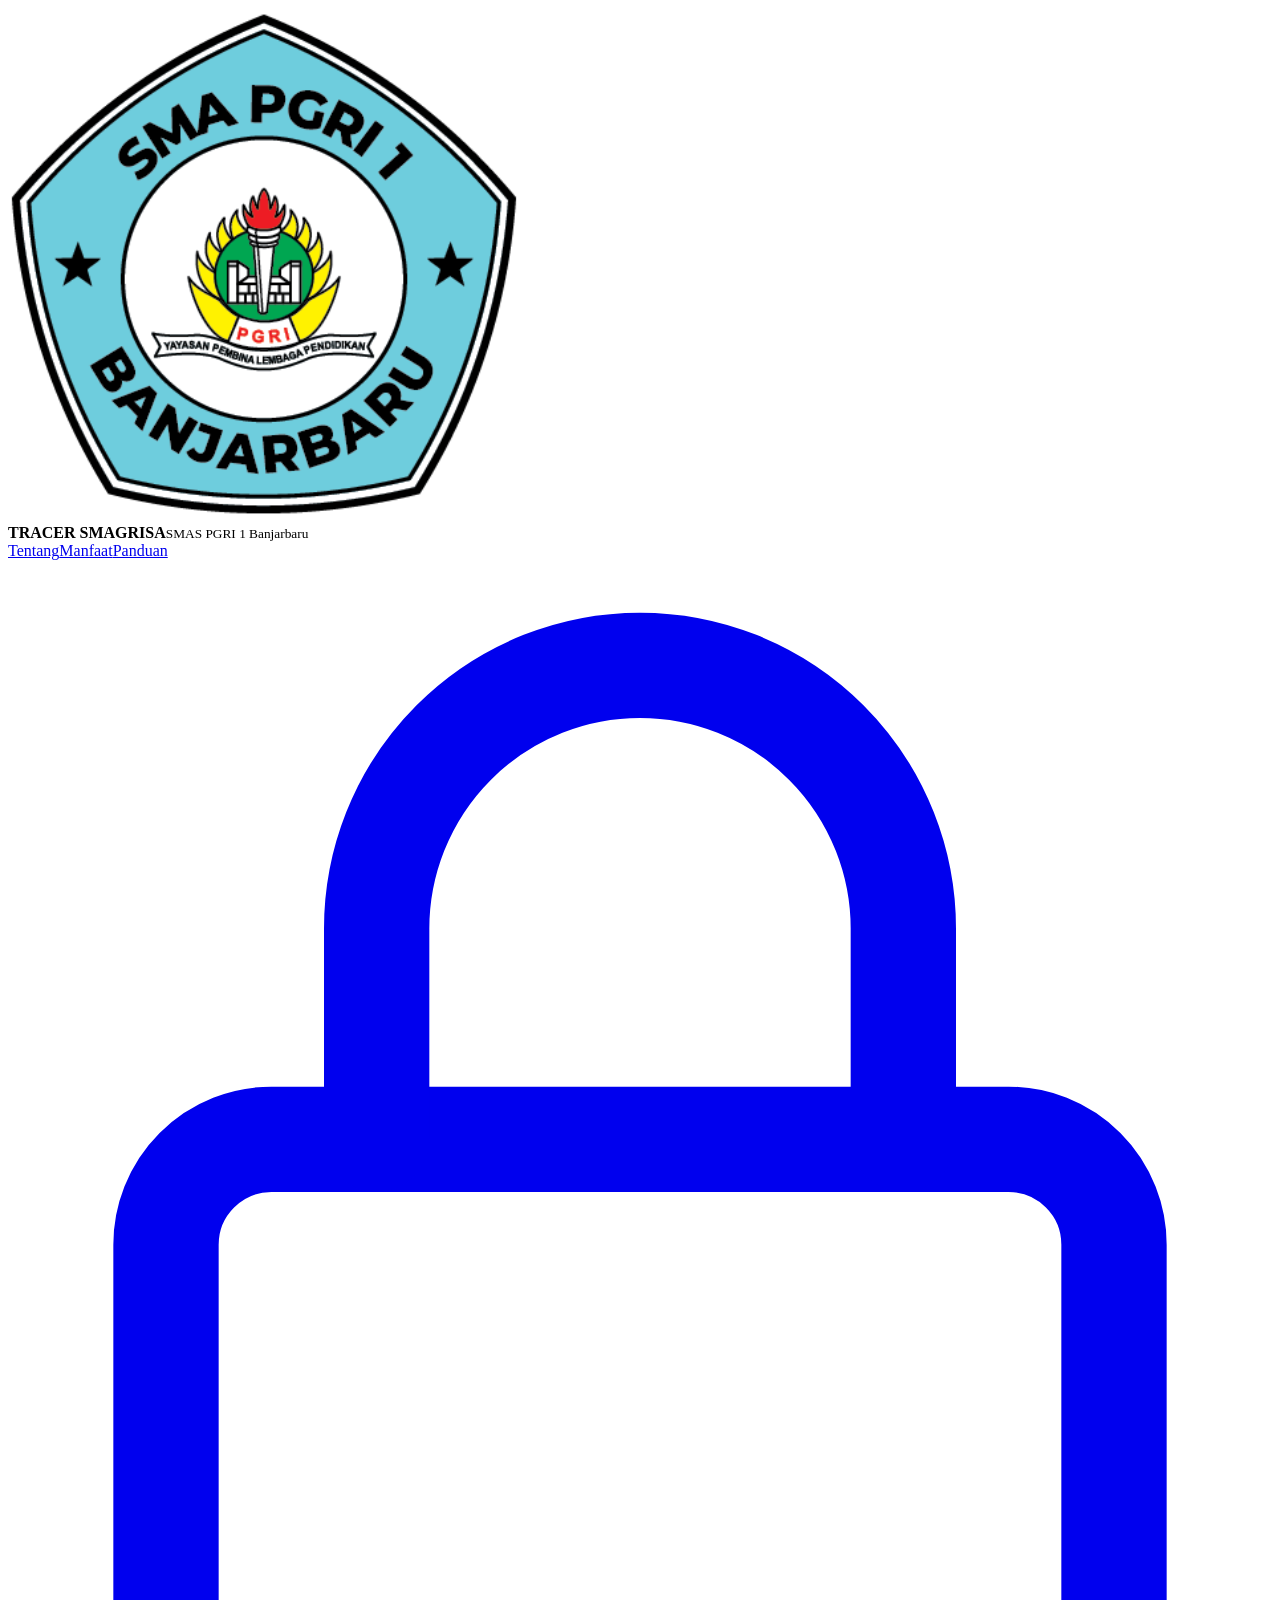
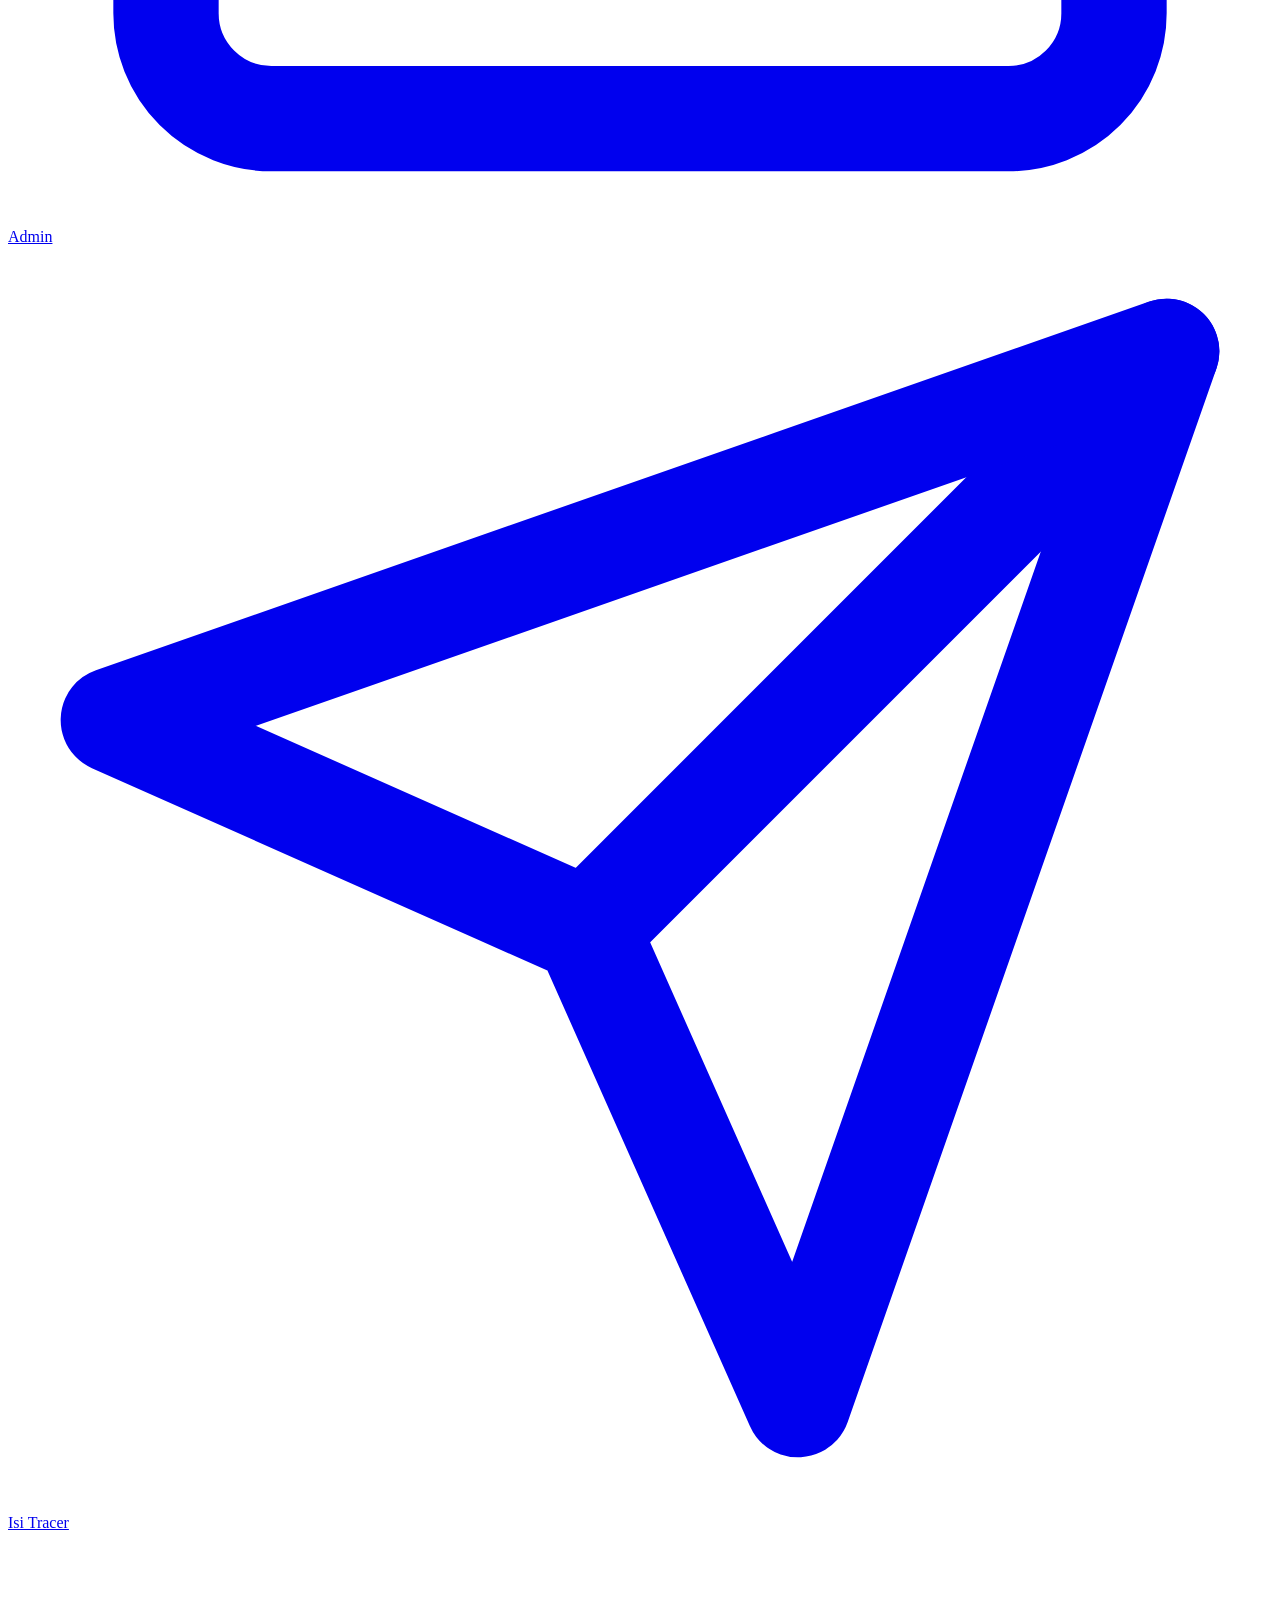
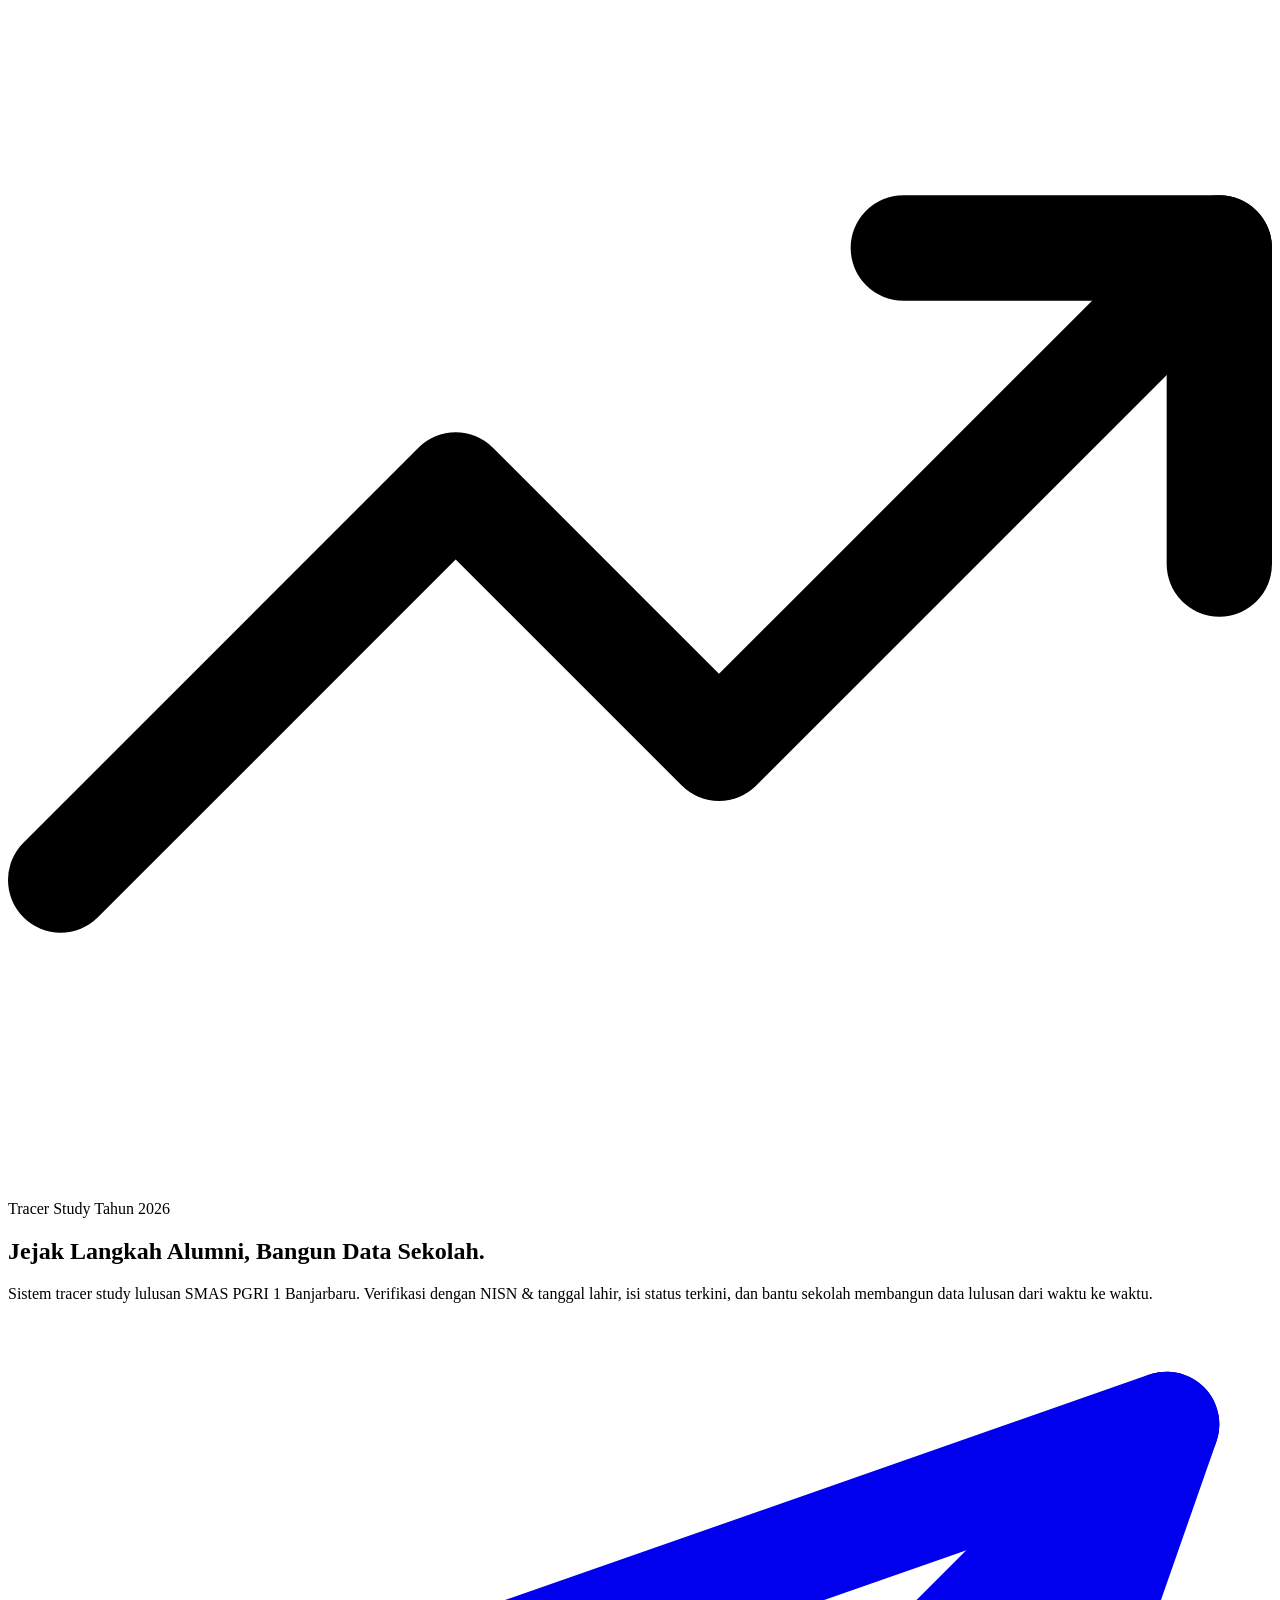
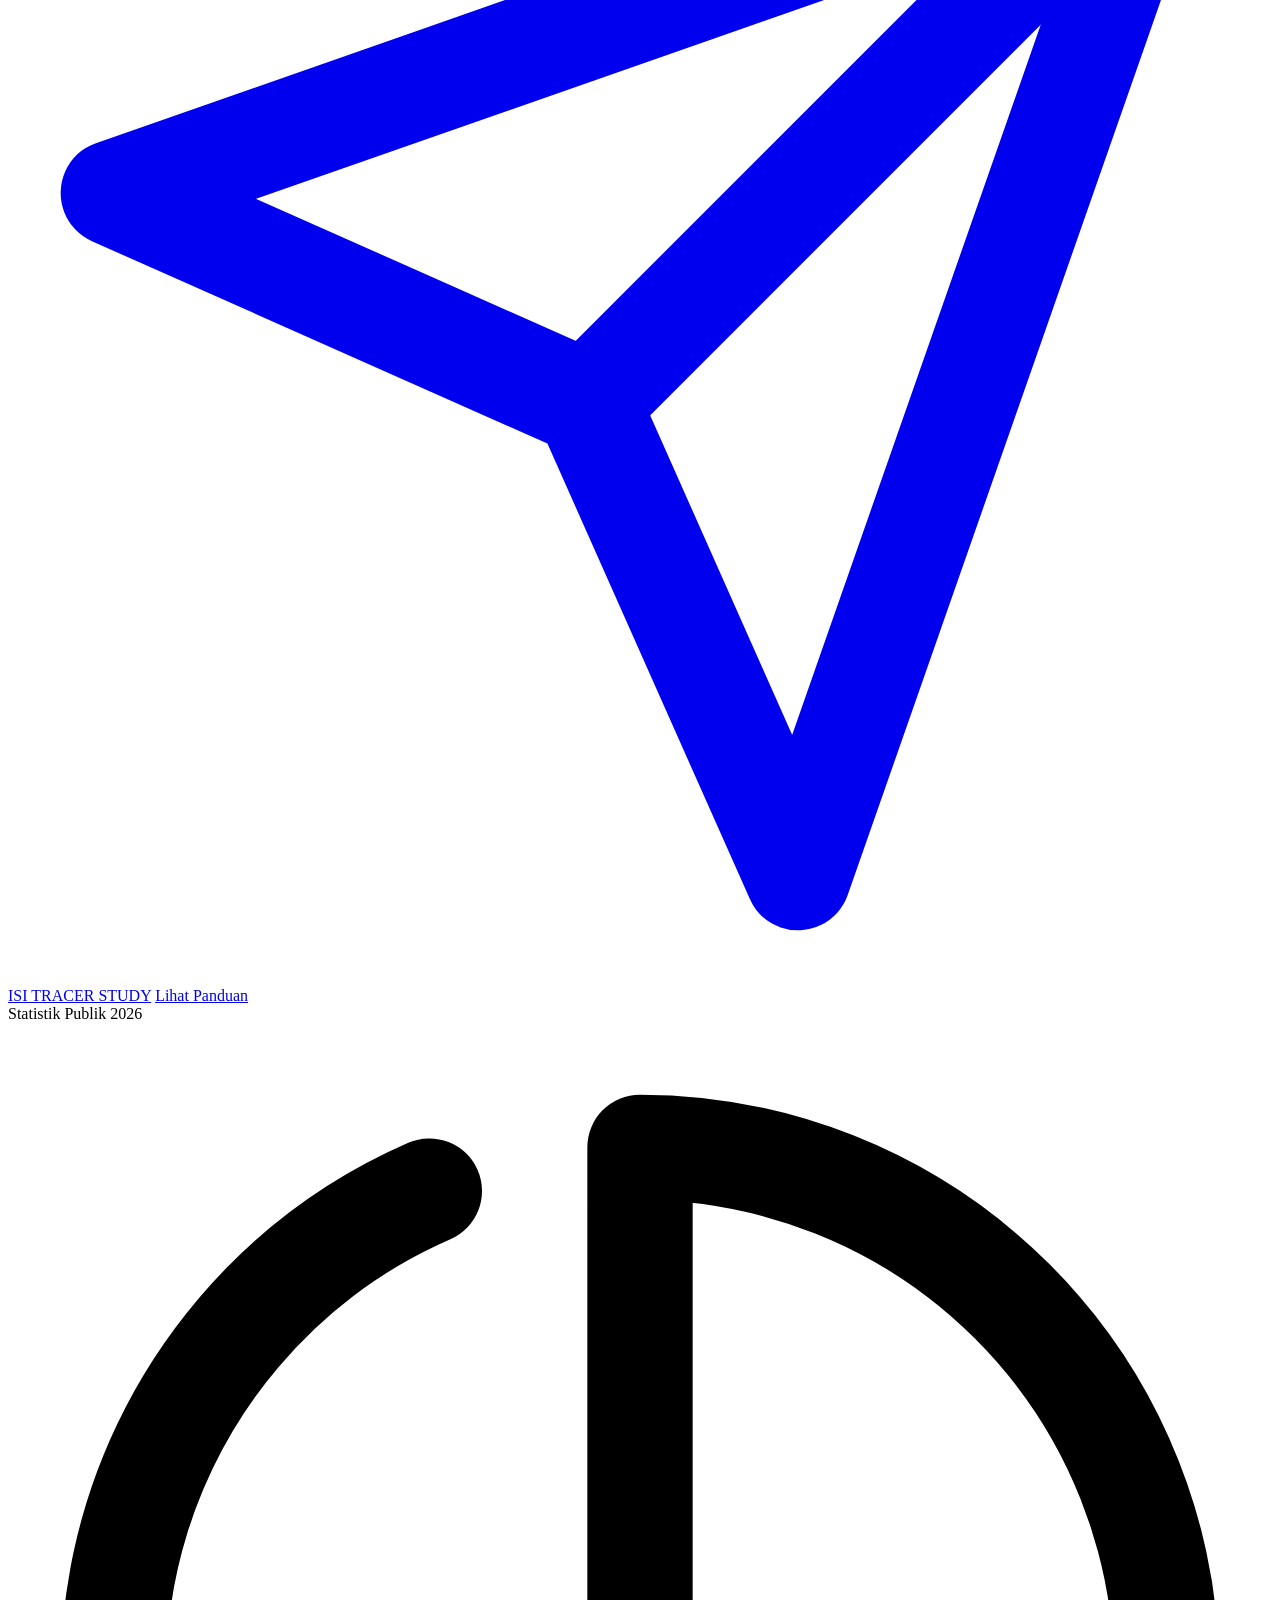
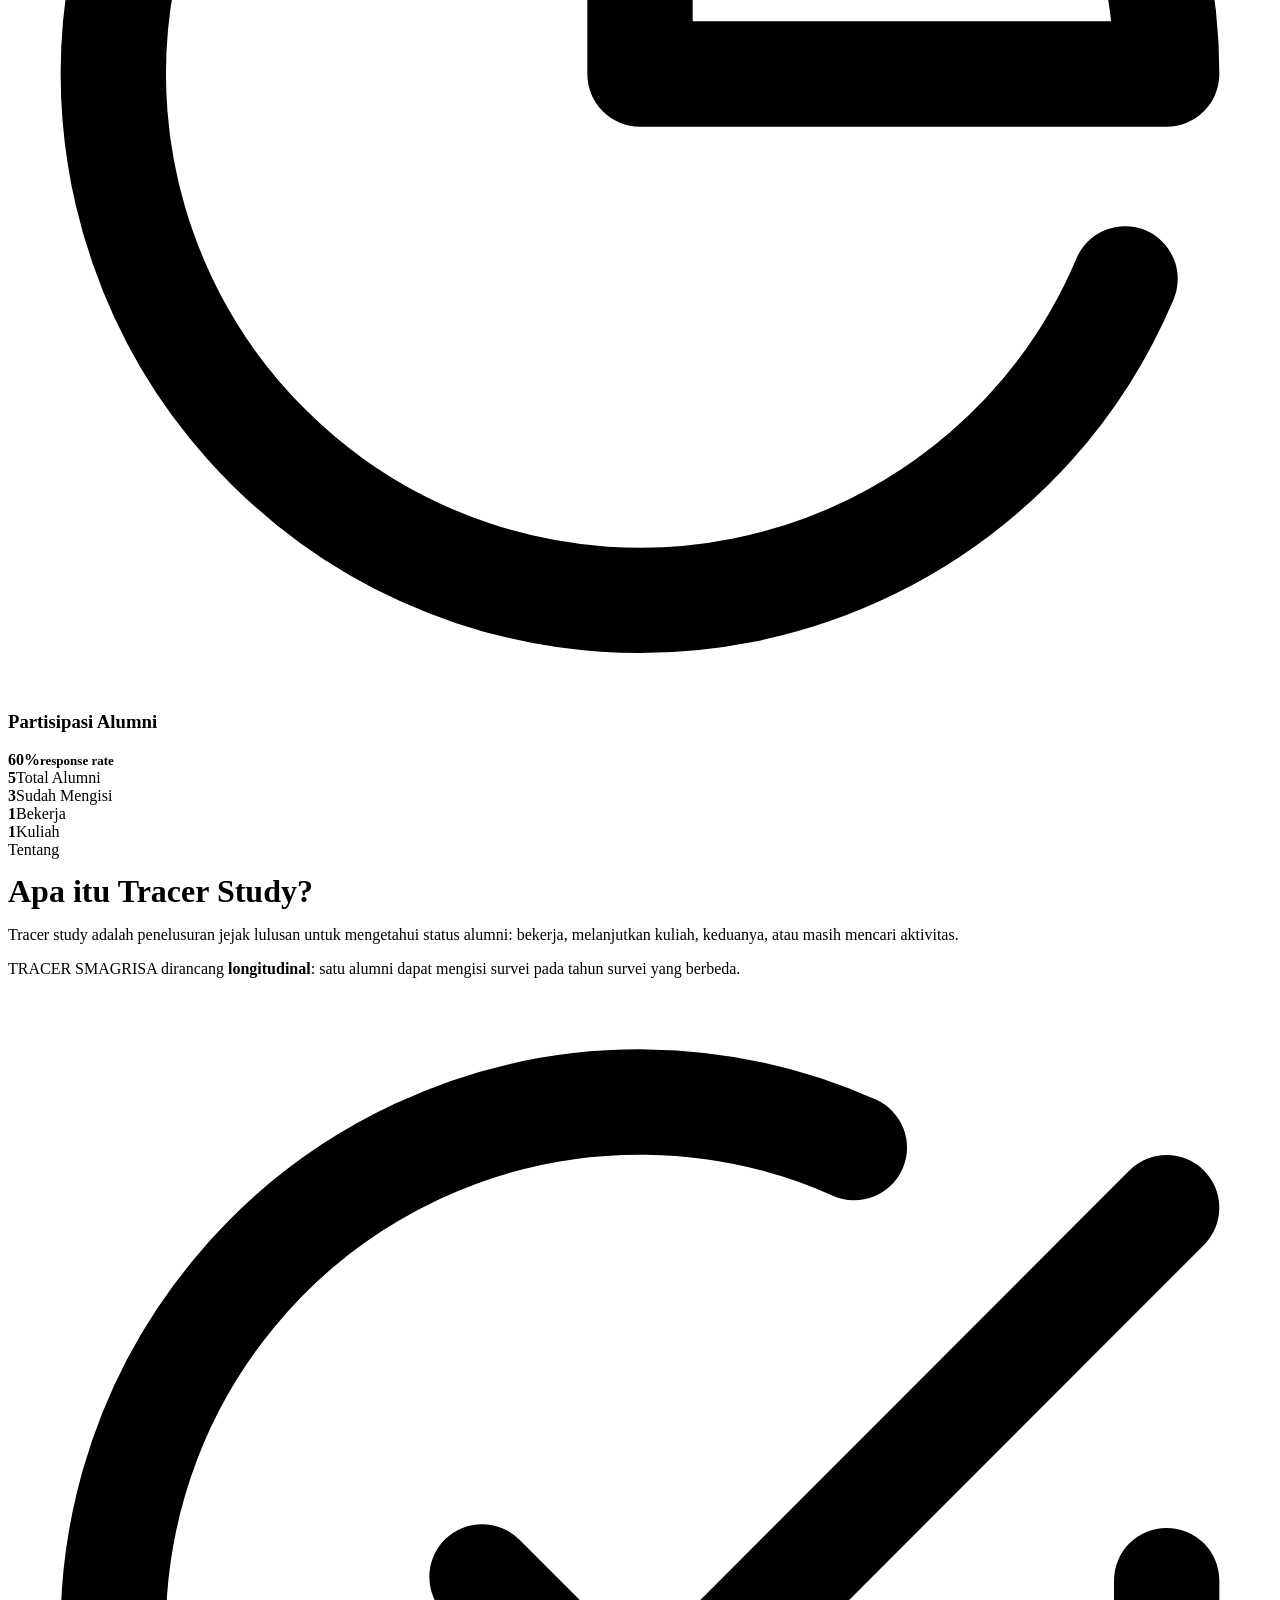
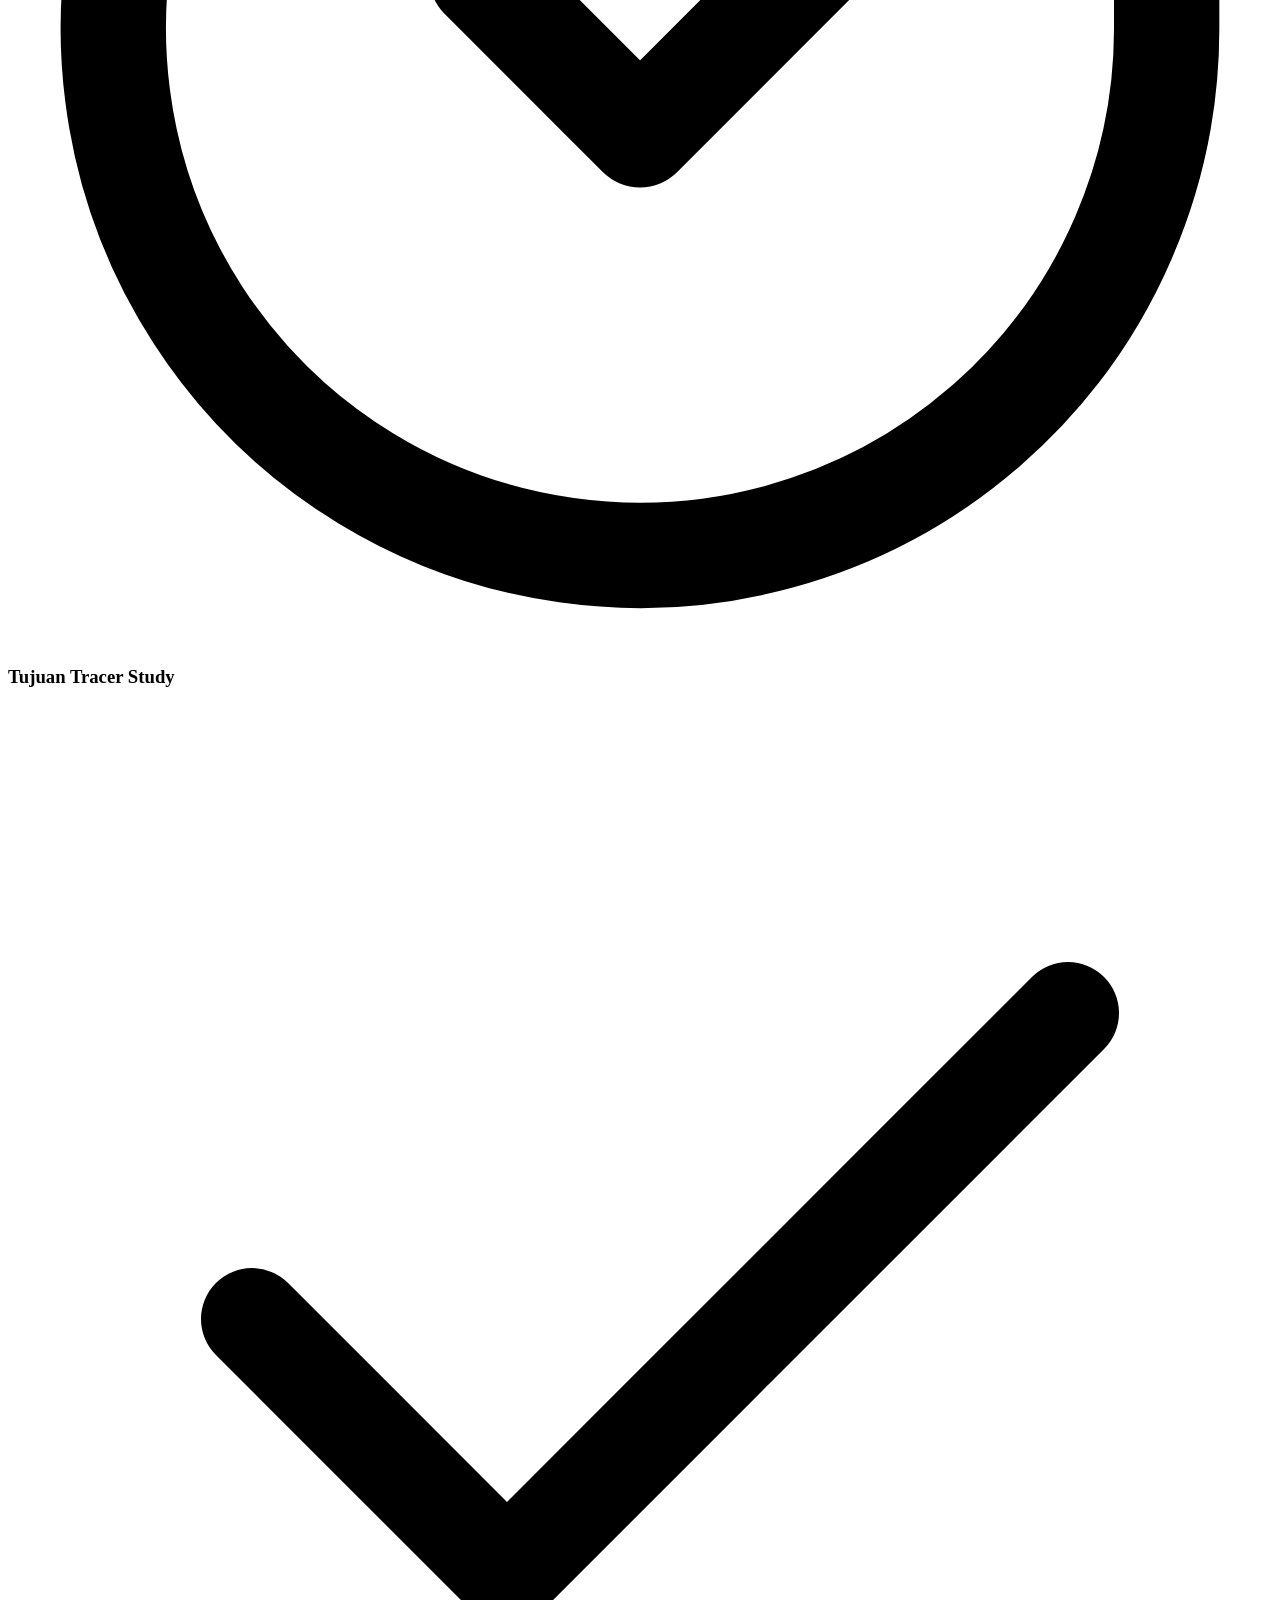
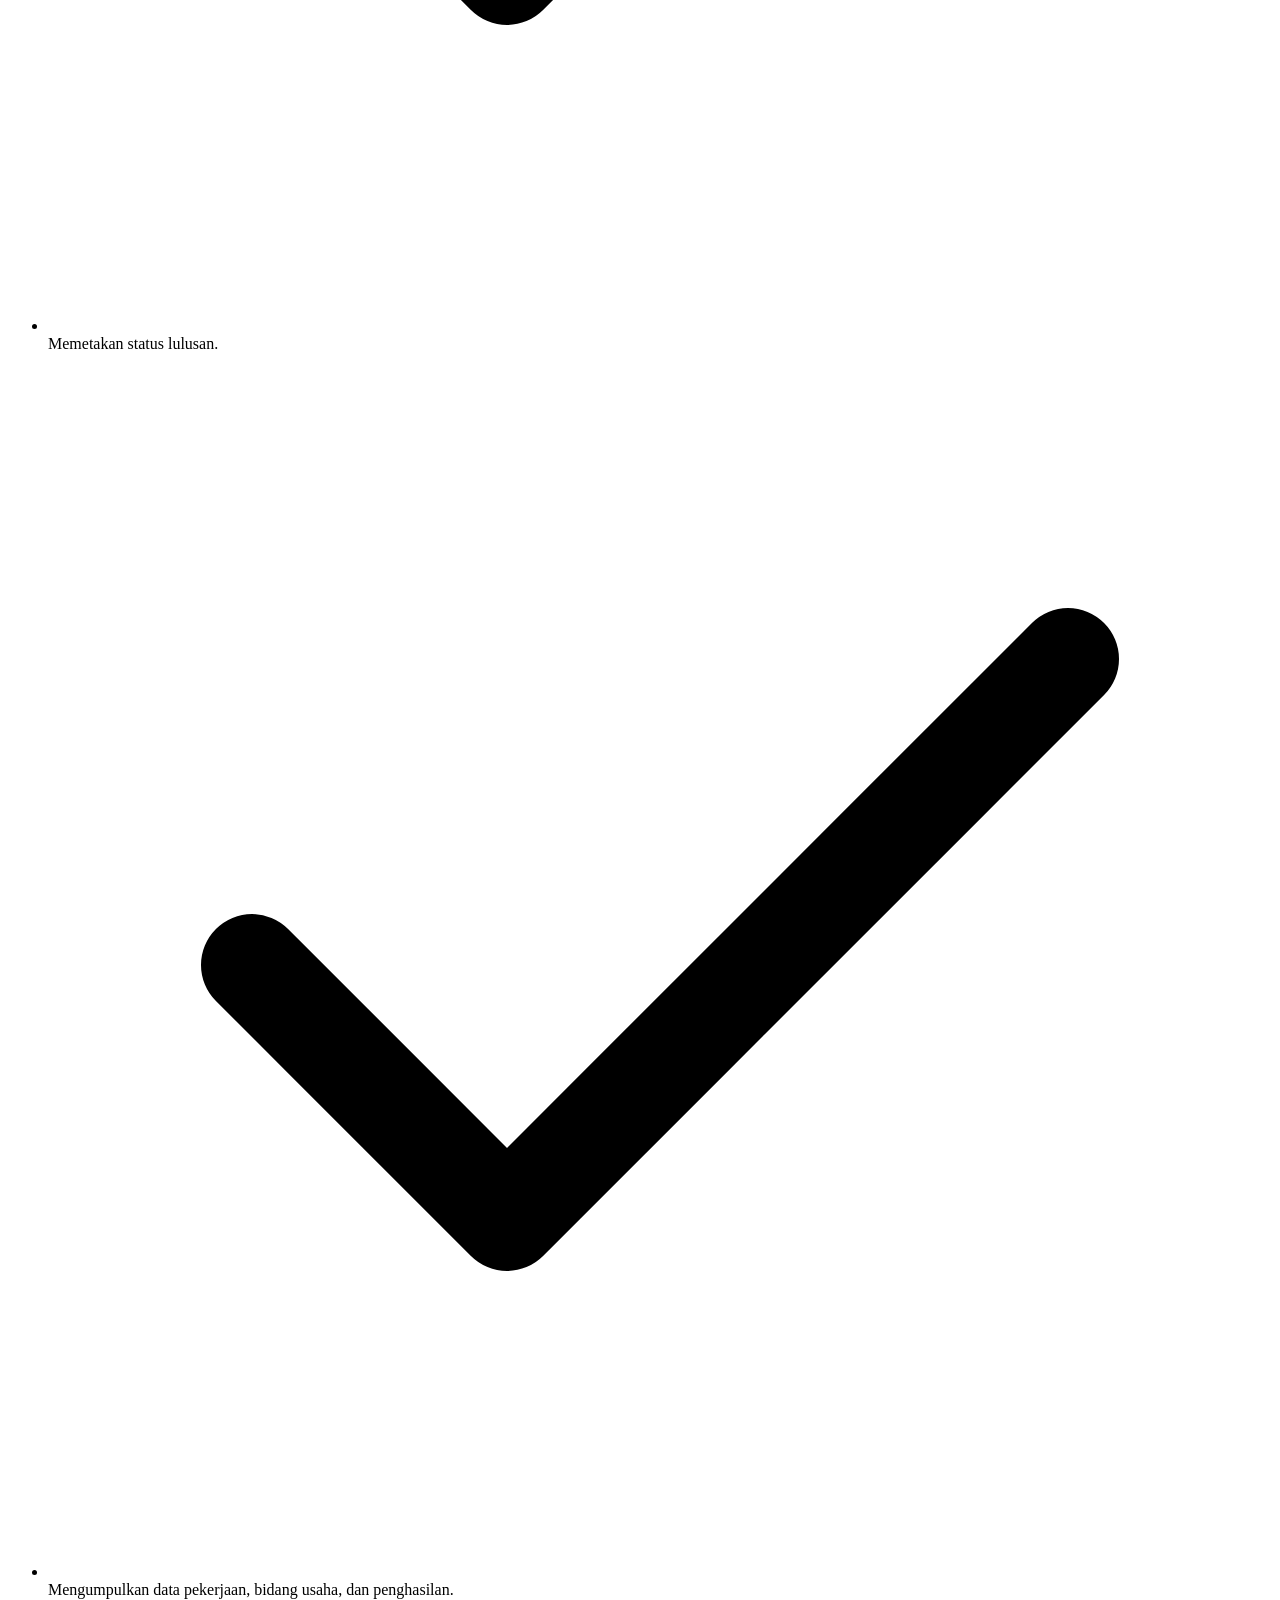
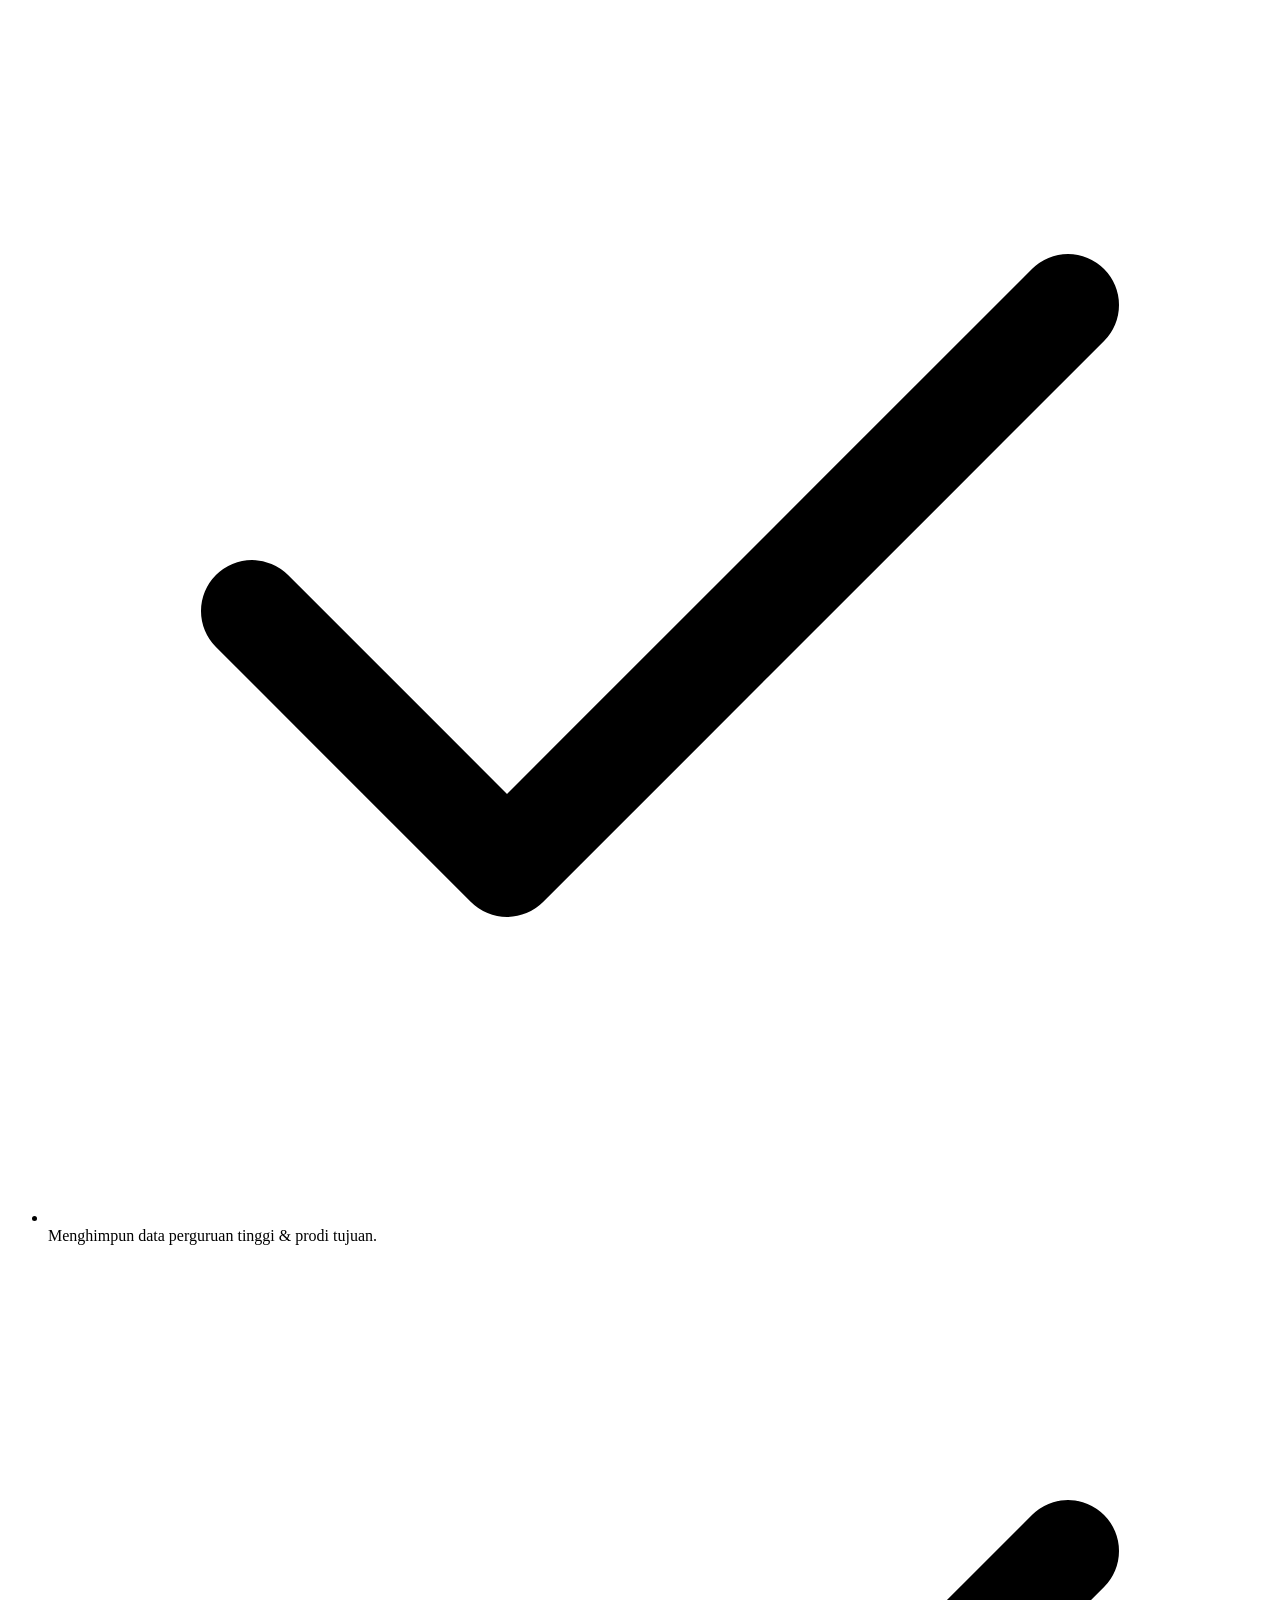
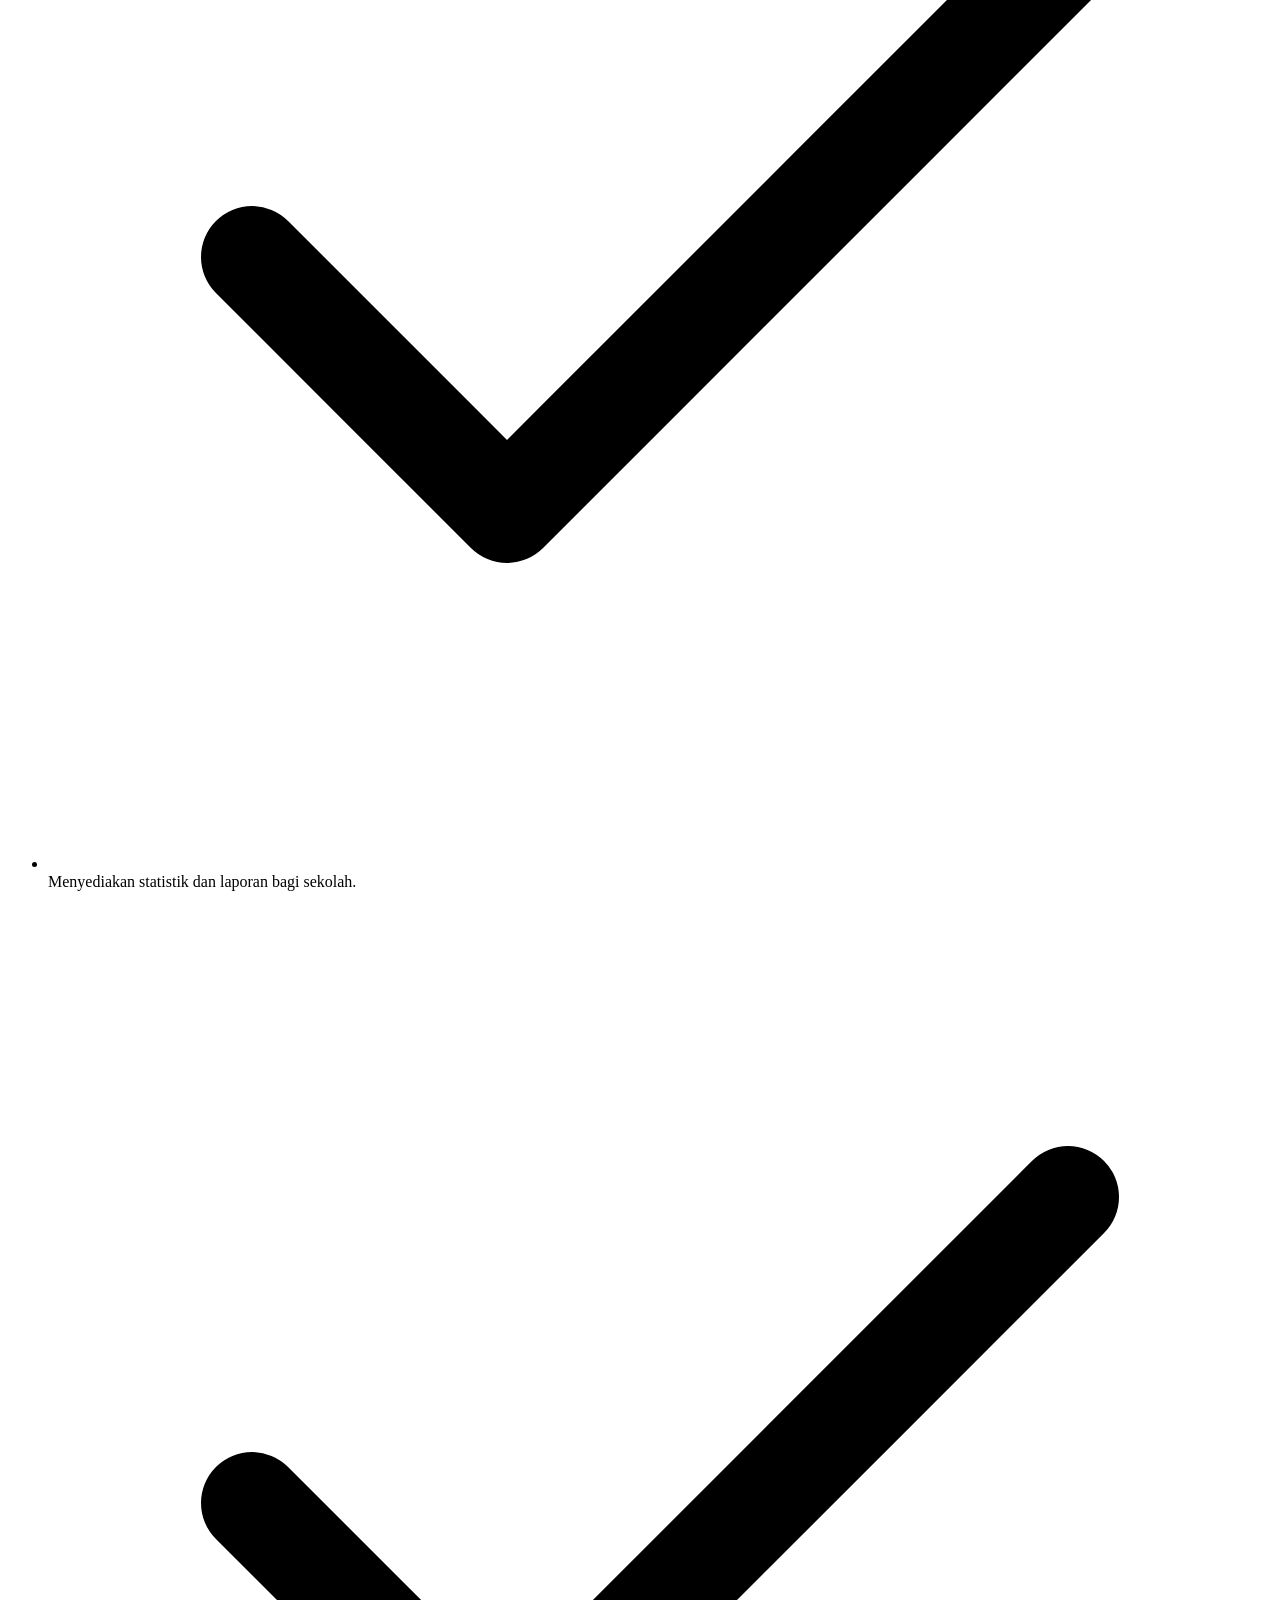
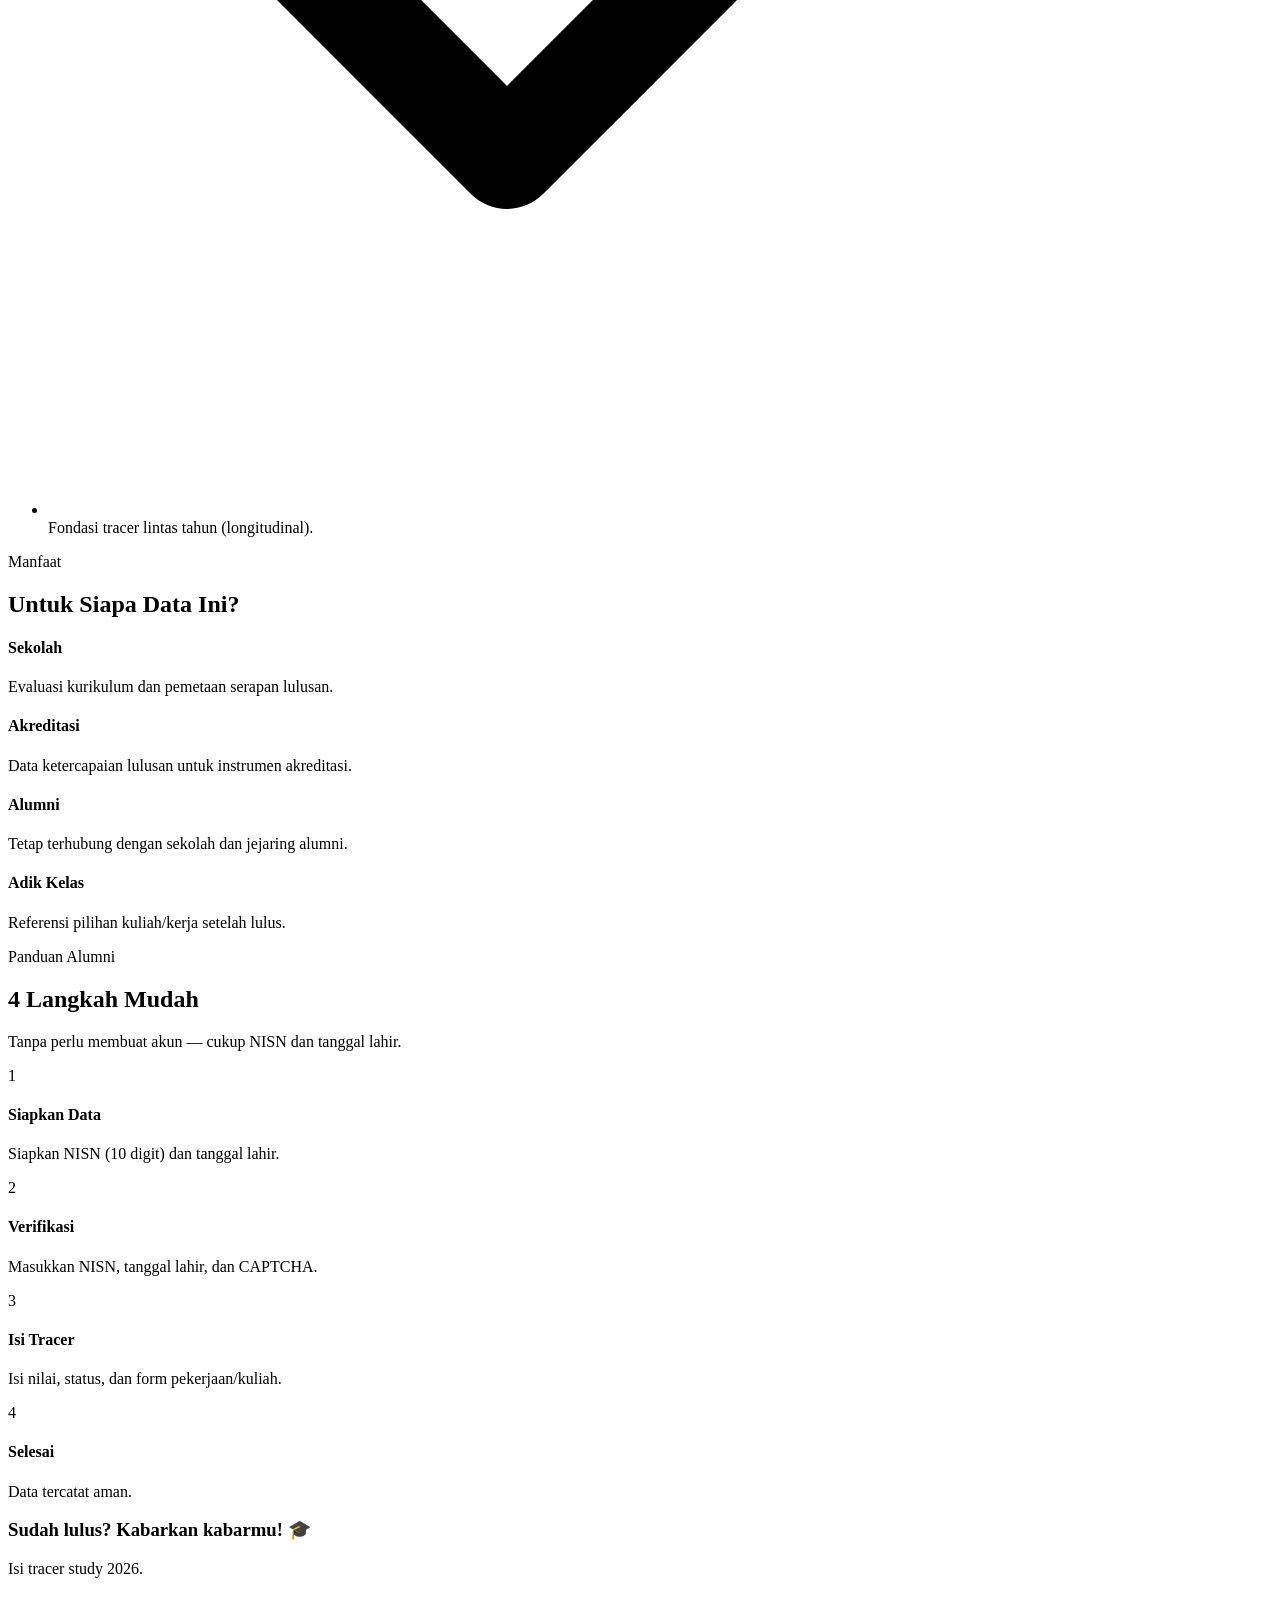
==== index.html @ 6e91a8cd "Add files via upload" ====
<!DOCTYPE html>
<html lang="id">
<head>
<meta charset="UTF-8">
<meta name="viewport" content="width=device-width, initial-scale=1">
<title>TRACER SMAGRISA — Beranda</title>
<link rel="icon" id="favicon">
<link rel="stylesheet" href="css/style.css">
</head>
<body>
<header class="site-head"><div class="container">
  <div class="brand"><img data-logo src="" alt=""><div><b data-cfg="NAMA_APLIKASI"></b><small data-cfg="SEKOLAH"></small></div></div>
  <nav class="nav-links"><a href="#tentang">Tentang</a><a href="#manfaat">Manfaat</a><a href="#panduan">Panduan</a></nav>
  <a class="btn btn-ghost btn-sm" href="admin.html"><i data-icon="lock"></i> Admin</a>
  <a class="btn btn-primary btn-sm" href="login.html"><i data-icon="send"></i> Isi Tracer</a>
</div></header>

<section class="hero"><div class="container hero-grid">
  <div>
    <span class="chip"><i data-icon="trend"></i> Tracer Study Tahun <span id="tahunHero"></span></span>
    <h1>Jejak Langkah Alumni, <span class="grad">Bangun Data Sekolah.</span></h1>
    <p class="lead">Sistem tracer study lulusan <span data-cfg="SEKOLAH"></span>. Verifikasi dengan NISN & tanggal lahir, isi status terkini, dan bantu sekolah membangun data lulusan dari waktu ke waktu.</p>
    <div class="hero-cta">
      <a class="btn btn-primary btn-lg" href="login.html"><i data-icon="send"></i> ISI TRACER STUDY</a>
      <a class="btn btn-outline btn-lg" href="#panduan">Lihat Panduan</a>
    </div>
  </div>
  <div class="hero-card card">
    <span class="float">Statistik Publik <span id="tahunCard"></span></span>
    <h3><i data-icon="pie"></i> Partisipasi Alumni</h3>
    <div id="pubStats" style="margin-top:12px"><div class="empty">Memuat statistik…</div></div>
  </div>
</div></section>

<section class="block" id="tentang"><div class="container two-col">
  <div>
    <span class="chip">Tentang</span>
    <h2 style="font-size:clamp(24px,3vw,32px);font-weight:800;margin:14px 0 12px">Apa itu Tracer Study?</h2>
    <p style="color:var(--s6);margin-bottom:12px">Tracer study adalah penelusuran jejak lulusan untuk mengetahui status alumni: bekerja, melanjutkan kuliah, keduanya, atau masih mencari aktivitas.</p>
    <p style="color:var(--s6)">TRACER SMAGRISA dirancang <b>longitudinal</b>: satu alumni dapat mengisi survei pada tahun survei yang berbeda.</p>
  </div>
  <div class="card pad">
    <h3><i data-icon="checkc"></i> Tujuan Tracer Study</h3>
    <ul class="check-list" style="margin-top:14px">
      <li><i data-icon="check"></i> Memetakan status lulusan.</li>
      <li><i data-icon="check"></i> Mengumpulkan data pekerjaan, bidang usaha, dan penghasilan.</li>
      <li><i data-icon="check"></i> Menghimpun data perguruan tinggi & prodi tujuan.</li>
      <li><i data-icon="check"></i> Menyediakan statistik dan laporan bagi sekolah.</li>
      <li><i data-icon="check"></i> Fondasi tracer lintas tahun (longitudinal).</li>
    </ul>
  </div>
</div></section>

<section class="block" id="manfaat" style="background:#fff;border-block:1px solid var(--line)"><div class="container">
  <div class="sec-head"><span class="kicker">Manfaat</span><h2>Untuk Siapa Data Ini?</h2></div>
  <div class="benefit-grid">
    <div class="benefit card"><h4>Sekolah</h4><p>Evaluasi kurikulum dan pemetaan serapan lulusan.</p></div>
    <div class="benefit card"><h4>Akreditasi</h4><p>Data ketercapaian lulusan untuk instrumen akreditasi.</p></div>
    <div class="benefit card"><h4>Alumni</h4><p>Tetap terhubung dengan sekolah dan jejaring alumni.</p></div>
    <div class="benefit card"><h4>Adik Kelas</h4><p>Referensi pilihan kuliah/kerja setelah lulus.</p></div>
  </div>
</div></section>

<section class="block" id="panduan"><div class="container">
  <div class="sec-head"><span class="kicker">Panduan Alumni</span><h2>4 Langkah Mudah</h2><p>Tanpa perlu membuat akun — cukup NISN dan tanggal lahir.</p></div>
  <div class="steps-row">
    <div class="step-item card"><div class="num">1</div><h4>Siapkan Data</h4><p>Siapkan NISN (10 digit) dan tanggal lahir.</p></div>
    <div class="step-item card"><div class="num">2</div><h4>Verifikasi</h4><p>Masukkan NISN, tanggal lahir, dan CAPTCHA.</p></div>
    <div class="step-item card"><div class="num">3</div><h4>Isi Tracer</h4><p>Isi nilai, status, dan form pekerjaan/kuliah.</p></div>
    <div class="step-item card"><div class="num">4</div><h4>Selesai</h4><p>Data tercatat aman.</p></div>
  </div>
</div></section>

<section class="block"><div class="container">
  <div class="cta-band">
    <div><h3>Sudah lulus? Kabarkan kabarmu! 🎓</h3><p>Isi tracer study <span id="tahunCta"></span>.</p></div>
    <a class="btn btn-lg" style="background:#fff;color:var(--b800)" href="login.html"><i data-icon="send"></i> ISI TRACER STUDY</a>
  </div>
</div></section>

<footer class="site-foot"><div class="container foot">
  <div class="brand" style="margin:0"><img data-logo src="" style="width:38px;height:38px;border-radius:50%"><div><b style="font-size:13px" data-cfg="NAMA_APLIKASI"></b><small data-cfg="ALAMAT"></small></div></div>
  <span>© <span id="yearNow"></span> <span data-cfg="SEKOLAH"></span></span>
</div></footer>

<div id="toasts" class="toast-wrap"></div>
<div id="loading" class="loading-overlay" style="display:none"><div class="loading-card"><div class="spinner"></div><div>Memproses…</div></div></div>

<script src="js/config.js"></script>
<script src="js/icons.js"></script>
<script src="js/utils.js"></script>
<script src="js/data-referensi.js"></script>
<script src="js/mock-backend.js"></script>
<script src="js/api.js"></script>
<script>
document.getElementById('tahunHero').textContent = CONFIG.TAHUN_TRACER_AKTIF;
document.getElementById('tahunCard').textContent = CONFIG.TAHUN_TRACER_AKTIF;
document.getElementById('tahunCta').textContent = CONFIG.TAHUN_TRACER_AKTIF;
document.getElementById('yearNow').textContent = new Date().getFullYear();

API.call('getDashboardStats', { filter: { tahunTracer: CONFIG.TAHUN_TRACER_AKTIF } }).then(function (r) {
  var el = document.getElementById('pubStats');
  if (!r || !r.ok || !r.data) { el.innerHTML = '<div class="empty">Statistik belum tersedia.</div>'; return; }
  var d = r.data;
  el.innerHTML =
    '<div class="rr-big"><b>' + d.cards.responseRate + '%</b><span style="color:var(--s5);font-weight:700;font-size:13px">response rate</span></div>' +
    '<div class="pbar"><span style="width:' + d.cards.responseRate + '%"></span></div>' +
    '<div class="mini-grid">' +
      '<div class="mini"><b>' + d.cards.totalAlumni + '</b><span>Total Alumni</span></div>' +
      '<div class="mini"><b>' + d.cards.sudah + '</b><span>Sudah Mengisi</span></div>' +
      '<div class="mini"><b>' + (d.statusDist['Bekerja'] || 0) + '</b><span>Bekerja</span></div>' +
      '<div class="mini"><b>' + (d.statusDist['Kuliah'] || 0) + '</b><span>Kuliah</span></div>' +
    '</div>';
});
</script>
</body>
</html>
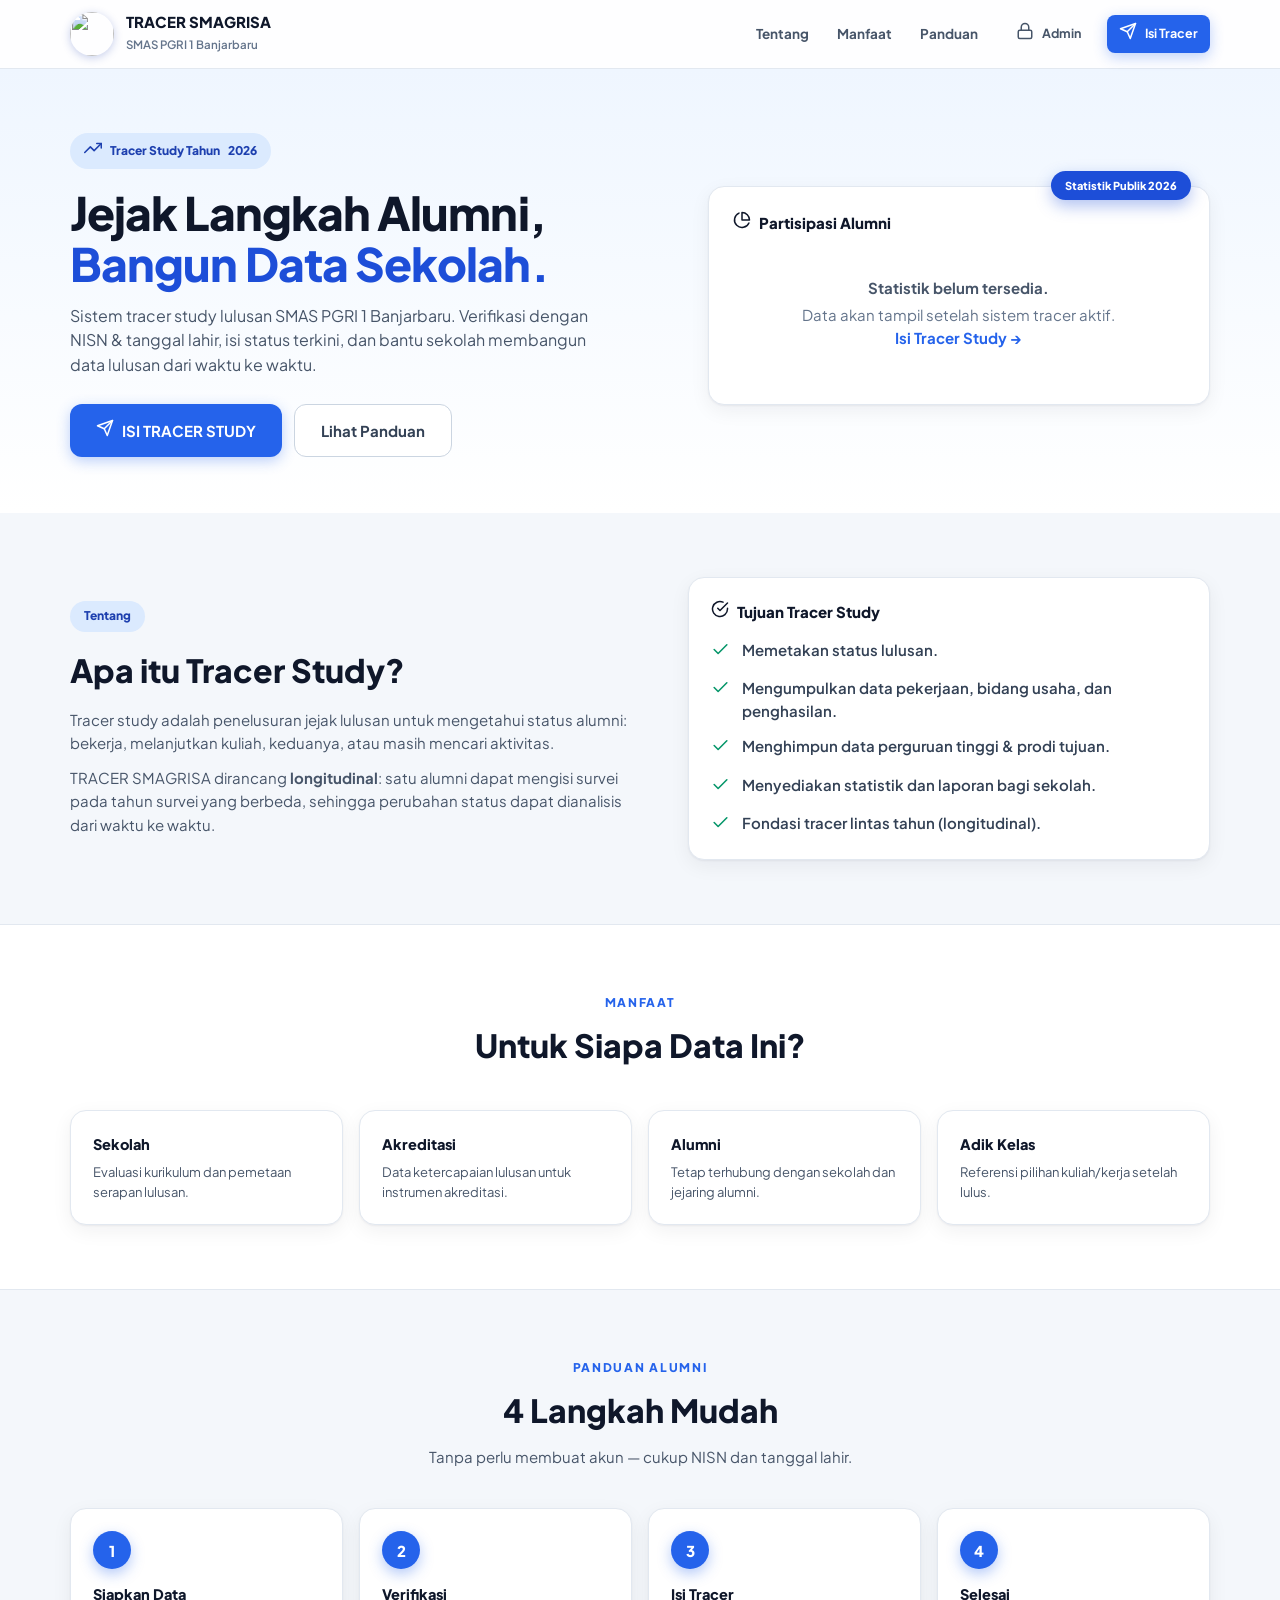
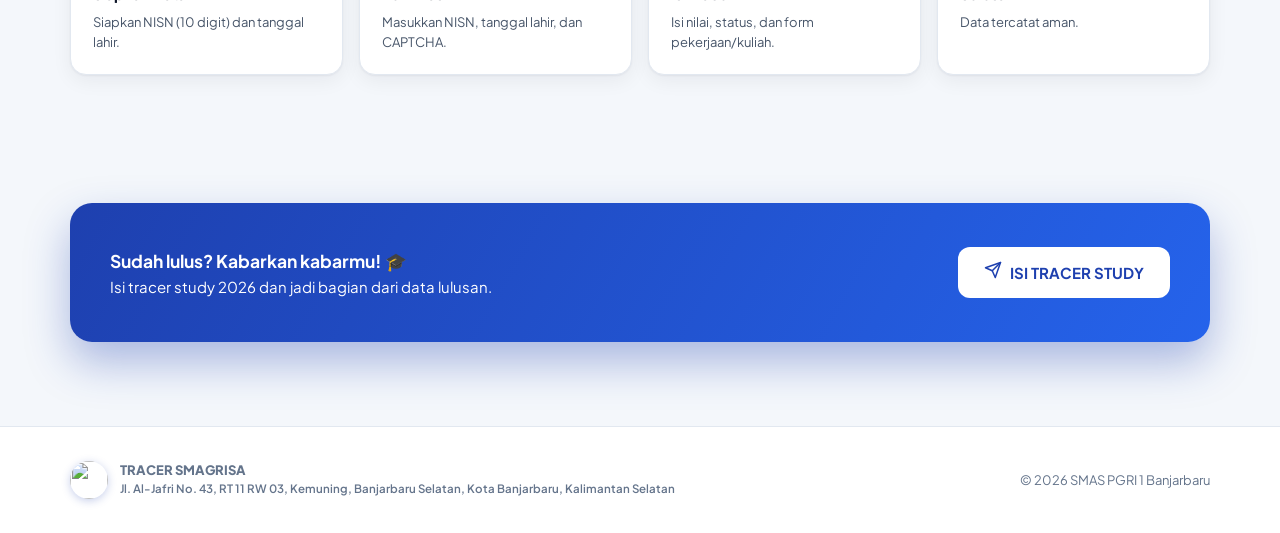
==== commit 24324d4b: "Revise index.html for updated layout and content Updated the index.html file to reflect new content " ====
--- a/index.html
+++ b/index.html
@@ -3,32 +3,115 @@
 <head>
 <meta charset="UTF-8">
 <meta name="viewport" content="width=device-width, initial-scale=1">
-<title>TRACER SMAGRISA — Beranda</title>
-<link rel="icon" id="favicon">
-<link rel="stylesheet" href="css/style.css">
+<title>TRACER SMAGRISA — Tracer Study SMAS PGRI 1 Banjarbaru</title>
+<meta name="description" content="Sistem Tracer Study Lulusan SMAS PGRI 1 Banjarbaru.">
+<link rel="icon" type="image/png" href="https://i.ibb.co.com/5xXYJdKC/favicon-32x32.png">
+<link rel="preconnect" href="https://fonts.googleapis.com">
+<link rel="preconnect" href="https://fonts.gstatic.com" crossorigin>
+<link href="https://fonts.googleapis.com/css2?family=Plus+Jakarta+Sans:wght@400;500;600;700;800&display=swap" rel="stylesheet">
+<style>
+*{margin:0;padding:0;box-sizing:border-box}
+:root{
+  --b50:#eff6ff;--b100:#dbeafe;--b200:#bfdbfe;--b500:#3b82f6;--b600:#2563eb;--b700:#1d4ed8;--b800:#1e40af;--b900:#1e3a8a;
+  --ink:#0f172a;--s7:#334155;--s6:#475569;--s5:#64748b;--s4:#94a3b8;--s3:#cbd5e1;--line:#e2e8f0;--bg:#f4f7fb;--card:#fff;
+  --green:#059669;--green-bg:#ecfdf5;--sh:0 1px 2px rgba(15,23,42,.05),0 6px 20px rgba(15,23,42,.06);
+}
+html{scroll-behavior:smooth}
+body{font-family:'Plus Jakarta Sans',system-ui,sans-serif;background:var(--bg);color:var(--ink);font-size:15px;line-height:1.55}
+img{max-width:100%;display:block}a{color:var(--b600);text-decoration:none}
+.container{max-width:1180px;margin:0 auto;padding:0 20px}
+.ic{width:18px;height:18px;flex:none}
+.btn{display:inline-flex;align-items:center;justify-content:center;gap:8px;border:none;border-radius:10px;padding:10px 18px;font-size:14px;font-weight:700;cursor:pointer;transition:.18s;text-decoration:none;white-space:nowrap}
+.btn:active{transform:scale(.97)}
+.btn-primary{background:var(--b600);color:#fff;box-shadow:0 4px 14px rgba(37,99,235,.3)}
+.btn-primary:hover{background:var(--b700)}
+.btn-outline{background:#fff;color:var(--s7);border:1.5px solid var(--s3)}
+.btn-outline:hover{border-color:var(--b500);color:var(--b700);background:var(--b50)}
+.btn-ghost{background:transparent;color:var(--s6)}
+.btn-ghost:hover{background:#eef2f7}
+.btn-lg{padding:14px 26px;font-size:15px;border-radius:12px}
+.btn-sm{padding:7px 12px;font-size:12.5px;border-radius:8px}
+.card{background:var(--card);border:1px solid var(--line);border-radius:16px;box-shadow:var(--sh)}
+.pad{padding:22px}
+.card h3{font-size:15px;font-weight:800;display:flex;align-items:center;gap:8px}
+.site-head{position:sticky;top:0;z-index:50;background:rgba(255,255,255,.86);backdrop-filter:blur(10px);border-bottom:1px solid var(--line)}
+.site-head .container{display:flex;align-items:center;gap:14px;height:68px}
+.brand{display:flex;align-items:center;gap:12px;margin-right:auto}
+.brand img{width:44px;height:44px;border-radius:50%;box-shadow:0 2px 8px rgba(30,64,175,.25)}
+.brand b{font-size:15px;font-weight:800;display:block;line-height:1.2}
+.brand small{color:var(--s5);font-size:11.5px;font-weight:600}
+.nav-links{display:flex;gap:4px}
+.nav-links a{padding:8px 12px;border-radius:8px;font-size:13.5px;font-weight:700;color:var(--s6)}
+.nav-links a:hover{background:var(--b50);color:var(--b700)}
+.hero{background:linear-gradient(180deg,var(--b50) 0%,#fff 100%);padding:64px 0 56px;position:relative;overflow:hidden}
+.hero-grid{display:grid;grid-template-columns:1.08fr .92fr;gap:48px;align-items:center;position:relative}
+.chip{display:inline-flex;align-items:center;gap:8px;background:var(--b100);color:var(--b800);border-radius:999px;padding:6px 14px;font-size:12px;font-weight:800}
+.hero h1{font-size:clamp(30px,4.4vw,46px);font-weight:800;line-height:1.12;margin:18px 0 14px;letter-spacing:-.02em}
+.hero h1 .grad{color:var(--b700)}
+.hero p.lead{color:var(--s6);font-size:16px;max-width:520px;margin-bottom:26px}
+.hero-cta{display:flex;gap:12px;flex-wrap:wrap}
+.hero-card{padding:24px;position:relative}
+.hero-card .float{position:absolute;top:-16px;right:18px;background:var(--b700);color:#fff;border-radius:999px;padding:6px 14px;font-size:11px;font-weight:800;box-shadow:0 6px 16px rgba(29,78,216,.35)}
+.rr-big{display:flex;align-items:baseline;gap:8px;margin:8px 0 4px}
+.rr-big b{font-size:42px;font-weight:800;color:var(--b700)}
+.pbar{height:9px;background:#e8eef6;border-radius:99px;overflow:hidden}
+.pbar>span{display:block;height:100%;background:linear-gradient(90deg,var(--b500),var(--b700));border-radius:99px}
+.mini-grid{display:grid;grid-template-columns:1fr 1fr;gap:10px;margin-top:18px}
+.mini{background:var(--b50);border:1px solid var(--b100);border-radius:12px;padding:12px 14px}
+.mini b{font-size:20px;font-weight:800;color:var(--b800);display:block}
+.mini span{font-size:11.5px;color:var(--s6);font-weight:700}
+section.block{padding:64px 0}
+.sec-head{text-align:center;max-width:640px;margin:0 auto 40px}
+.sec-head .kicker{color:var(--b600);font-weight:800;font-size:12px;letter-spacing:.14em;text-transform:uppercase}
+.sec-head h2{font-size:clamp(24px,3vw,32px);font-weight:800;margin:8px 0 10px}
+.sec-head p{color:var(--s6)}
+.two-col{display:grid;grid-template-columns:1.05fr .95fr;gap:40px;align-items:center}
+.check-list{list-style:none;display:grid;gap:12px}
+.check-list li{display:flex;gap:12px;align-items:flex-start;font-weight:600;color:var(--s7)}
+.check-list .ic{color:var(--green);width:19px;height:19px;margin-top:2px}
+.benefit-grid,.steps-row{display:grid;grid-template-columns:repeat(4,1fr);gap:16px}
+.benefit,.step-item{padding:22px;transition:.2s}
+.benefit:hover,.step-item:hover{transform:translateY(-4px)}
+.benefit h4,.step-item h4{font-size:14.5px;font-weight:800;margin-bottom:6px}
+.benefit p,.step-item p{font-size:13px;color:var(--s6)}
+.step-item .num{width:38px;height:38px;border-radius:50%;background:var(--b600);color:#fff;font-weight:800;display:flex;align-items:center;justify-content:center;font-size:15px;margin-bottom:14px;box-shadow:0 5px 14px rgba(37,99,235,.35)}
+.cta-band{background:linear-gradient(120deg,var(--b800),var(--b600));border-radius:22px;color:#fff;padding:44px 40px;display:flex;align-items:center;gap:28px;justify-content:space-between;flex-wrap:wrap;box-shadow:0 20px 44px rgba(30,64,175,.35)}
+footer.site-foot{border-top:1px solid var(--line);background:#fff;padding:34px 0;margin-top:20px}
+.foot{display:flex;gap:16px;align-items:center;justify-content:space-between;flex-wrap:wrap;color:var(--s5);font-size:13px}
+.empty{padding:30px 20px;text-align:center;color:var(--s5)}
+.empty b{display:block;color:var(--s6);margin-bottom:4px}
+.spinner{width:26px;height:26px;border:3px solid var(--b100);border-top-color:var(--b600);border-radius:50%;animation:spin .8s linear infinite;margin:0 auto}
+@keyframes spin{to{transform:rotate(360deg)}}
+@media (max-width:960px){
+  .hero-grid,.two-col{grid-template-columns:1fr}
+  .benefit-grid,.steps-row{grid-template-columns:1fr 1fr}
+  .nav-links{display:none}
+}
+@media (max-width:560px){.benefit-grid,.steps-row{grid-template-columns:1fr}}
+</style>
 </head>
 <body>
 <header class="site-head"><div class="container">
-  <div class="brand"><img data-logo src="" alt=""><div><b data-cfg="NAMA_APLIKASI"></b><small data-cfg="SEKOLAH"></small></div></div>
+  <div class="brand"><img id="brandLogo" src="" alt=""><div><b>TRACER SMAGRISA</b><small id="brandSchool"></small></div></div>
   <nav class="nav-links"><a href="#tentang">Tentang</a><a href="#manfaat">Manfaat</a><a href="#panduan">Panduan</a></nav>
-  <a class="btn btn-ghost btn-sm" href="admin.html"><i data-icon="lock"></i> Admin</a>
-  <a class="btn btn-primary btn-sm" href="login.html"><i data-icon="send"></i> Isi Tracer</a>
+  <a class="btn btn-ghost btn-sm" id="linkAdmin"><span data-ic="lock"></span> Admin</a>
+  <a class="btn btn-primary btn-sm" id="linkIsi"><span data-ic="send"></span> Isi Tracer</a>
 </div></header>
 
 <section class="hero"><div class="container hero-grid">
   <div>
-    <span class="chip"><i data-icon="trend"></i> Tracer Study Tahun <span id="tahunHero"></span></span>
+    <span class="chip"><span data-ic="trend"></span> Tracer Study Tahun <span id="tahunHero"></span></span>
     <h1>Jejak Langkah Alumni, <span class="grad">Bangun Data Sekolah.</span></h1>
-    <p class="lead">Sistem tracer study lulusan <span data-cfg="SEKOLAH"></span>. Verifikasi dengan NISN & tanggal lahir, isi status terkini, dan bantu sekolah membangun data lulusan dari waktu ke waktu.</p>
+    <p class="lead">Sistem tracer study lulusan <span id="sekolahLead"></span>. Verifikasi dengan NISN & tanggal lahir, isi status terkini, dan bantu sekolah membangun data lulusan dari waktu ke waktu.</p>
     <div class="hero-cta">
-      <a class="btn btn-primary btn-lg" href="login.html"><i data-icon="send"></i> ISI TRACER STUDY</a>
+      <a class="btn btn-primary btn-lg" id="ctaIsi"><span data-ic="send"></span> ISI TRACER STUDY</a>
       <a class="btn btn-outline btn-lg" href="#panduan">Lihat Panduan</a>
     </div>
   </div>
   <div class="hero-card card">
     <span class="float">Statistik Publik <span id="tahunCard"></span></span>
-    <h3><i data-icon="pie"></i> Partisipasi Alumni</h3>
-    <div id="pubStats" style="margin-top:12px"><div class="empty">Memuat statistik…</div></div>
+    <h3><span data-ic="pie"></span> Partisipasi Alumni</h3>
+    <div id="pubStats" style="margin-top:12px"><div class="spinner"></div></div>
   </div>
 </div></section>
 
@@ -37,16 +120,16 @@
     <span class="chip">Tentang</span>
     <h2 style="font-size:clamp(24px,3vw,32px);font-weight:800;margin:14px 0 12px">Apa itu Tracer Study?</h2>
     <p style="color:var(--s6);margin-bottom:12px">Tracer study adalah penelusuran jejak lulusan untuk mengetahui status alumni: bekerja, melanjutkan kuliah, keduanya, atau masih mencari aktivitas.</p>
-    <p style="color:var(--s6)">TRACER SMAGRISA dirancang <b>longitudinal</b>: satu alumni dapat mengisi survei pada tahun survei yang berbeda.</p>
+    <p style="color:var(--s6)">TRACER SMAGRISA dirancang <b>longitudinal</b>: satu alumni dapat mengisi survei pada tahun survei yang berbeda, sehingga perubahan status dapat dianalisis dari waktu ke waktu.</p>
   </div>
   <div class="card pad">
-    <h3><i data-icon="checkc"></i> Tujuan Tracer Study</h3>
+    <h3><span data-ic="checkc"></span> Tujuan Tracer Study</h3>
     <ul class="check-list" style="margin-top:14px">
-      <li><i data-icon="check"></i> Memetakan status lulusan.</li>
-      <li><i data-icon="check"></i> Mengumpulkan data pekerjaan, bidang usaha, dan penghasilan.</li>
-      <li><i data-icon="check"></i> Menghimpun data perguruan tinggi & prodi tujuan.</li>
-      <li><i data-icon="check"></i> Menyediakan statistik dan laporan bagi sekolah.</li>
-      <li><i data-icon="check"></i> Fondasi tracer lintas tahun (longitudinal).</li>
+      <li><span data-ic="check"></span> Memetakan status lulusan.</li>
+      <li><span data-ic="check"></span> Mengumpulkan data pekerjaan, bidang usaha, dan penghasilan.</li>
+      <li><span data-ic="check"></span> Menghimpun data perguruan tinggi & prodi tujuan.</li>
+      <li><span data-ic="check"></span> Menyediakan statistik dan laporan bagi sekolah.</li>
+      <li><span data-ic="check"></span> Fondasi tracer lintas tahun (longitudinal).</li>
     </ul>
   </div>
 </div></section>
@@ -73,45 +156,87 @@
 
 <section class="block"><div class="container">
   <div class="cta-band">
-    <div><h3>Sudah lulus? Kabarkan kabarmu! 🎓</h3><p>Isi tracer study <span id="tahunCta"></span>.</p></div>
-    <a class="btn btn-lg" style="background:#fff;color:var(--b800)" href="login.html"><i data-icon="send"></i> ISI TRACER STUDY</a>
+    <div><h3>Sudah lulus? Kabarkan kabarmu! 🎓</h3><p>Isi tracer study <span id="tahunCta"></span> dan jadi bagian dari data lulusan.</p></div>
+    <a class="btn btn-lg" style="background:#fff;color:var(--b800)" id="ctaIsi2"><span data-ic="send"></span> ISI TRACER STUDY</a>
   </div>
 </div></section>
 
 <footer class="site-foot"><div class="container foot">
-  <div class="brand" style="margin:0"><img data-logo src="" style="width:38px;height:38px;border-radius:50%"><div><b style="font-size:13px" data-cfg="NAMA_APLIKASI"></b><small data-cfg="ALAMAT"></small></div></div>
-  <span>© <span id="yearNow"></span> <span data-cfg="SEKOLAH"></span></span>
+  <div class="brand" style="margin:0"><img id="footLogo" src="" style="width:38px;height:38px;border-radius:50%"><div><b style="font-size:13px">TRACER SMAGRISA</b><small id="footAlamat"></small></div></div>
+  <span>© <span id="yearNow"></span> <span id="footSchool"></span></span>
 </div></footer>
 
-<div id="toasts" class="toast-wrap"></div>
-<div id="loading" class="loading-overlay" style="display:none"><div class="loading-card"><div class="spinner"></div><div>Memproses…</div></div></div>
-
-<script src="js/config.js"></script>
-<script src="js/icons.js"></script>
-<script src="js/utils.js"></script>
-<script src="js/data-referensi.js"></script>
-<script src="js/mock-backend.js"></script>
-<script src="js/api.js"></script>
 <script>
-document.getElementById('tahunHero').textContent = CONFIG.TAHUN_TRACER_AKTIF;
-document.getElementById('tahunCard').textContent = CONFIG.TAHUN_TRACER_AKTIF;
-document.getElementById('tahunCta').textContent = CONFIG.TAHUN_TRACER_AKTIF;
-document.getElementById('yearNow').textContent = new Date().getFullYear();
-
-API.call('getDashboardStats', { filter: { tahunTracer: CONFIG.TAHUN_TRACER_AKTIF } }).then(function (r) {
+/* ============================================================
+   KONFIGURASI GITHUB PAGES
+   >>> GANTI GAS_WEB_APP_URL dengan URL deploy Apps Script Anda <<<
+   ============================================================ */
+const GH = {
+  GAS_WEB_APP_URL : 'https://script.google.com/macros/s/AKfycbwQQWQDZqqdyhJ6UXRyjri85X6dpVIH2cg6vY2c7ZY1-YnUJxPPbOYWLEP-wKaF0TX6gw/exec',
+  SEKOLAH         : 'SMAS PGRI 1 Banjarbaru',
+  ALAMAT          : 'Jl. Al-Jafri No. 43, RT 11 RW 03, Kemuning, Banjarbaru Selatan, Kota Banjarbaru, Kalimantan Selatan',
+  TAHUN           : 2026,
+  LOGO_URL        : 'https://i.ibb.co.com/k2fyqpXz/android-chrome-512x512.png'
+};
+
+const ICONS = {
+  trend:'<polyline points="23 6 13.5 15.5 8.5 10.5 1 18"/><polyline points="17 6 23 6 23 12"/>',
+  send:'<line x1="22" y1="2" x2="11" y2="13"/><polygon points="22 2 15 22 11 13 2 9 22 2"/>',
+  lock:'<rect x="3" y="11" width="18" height="11" rx="2"/><path d="M7 11V7a5 5 0 0 1 10 0v4"/>',
+  pie:'<path d="M21.21 15.89A10 10 0 1 1 8 2.83"/><path d="M22 12A10 10 0 0 0 12 2v10z"/>',
+  checkc:'<path d="M22 11.08V12a10 10 0 1 1-5.93-9.14"/><polyline points="22 4 12 14.01 9 11.01"/>',
+  check:'<polyline points="20 6 9 17 4 12"/>'
+};
+function ic(n){ return '<svg class="ic" viewBox="0 0 24 24" fill="none" stroke="currentColor" stroke-width="2" stroke-linecap="round" stroke-linejoin="round">'+(ICONS[n]||'')+'</svg>'; }
+function esc(s){ return String(s==null?'':s).replace(/[&<>"']/g,function(c){return({'&':'&amp;','<':'&lt;','>':'&gt;','"':'&quot;',"'":'&#39;'})[c];}); }
+
+(function(){
+  // isi teks & link dari konfigurasi
+  var loginUrl = GH.GAS_WEB_APP_URL + '?page=login';
+  var adminUrl = GH.GAS_WEB_APP_URL + '?page=admin';
+  document.getElementById('brandSchool').textContent = GH.SEKOLAH;
+  document.getElementById('sekolahLead').textContent = GH.SEKOLAH;
+  document.getElementById('footSchool').textContent = GH.SEKOLAH;
+  document.getElementById('footAlamat').textContent = GH.ALAMAT;
+  document.getElementById('tahunHero').textContent = GH.TAHUN;
+  document.getElementById('tahunCard').textContent = GH.TAHUN;
+  document.getElementById('tahunCta').textContent = GH.TAHUN;
+  document.getElementById('yearNow').textContent = new Date().getFullYear();
+  document.getElementById('brandLogo').src = GH.LOGO_URL;
+  document.getElementById('footLogo').src = GH.LOGO_URL;
+  document.getElementById('linkAdmin').href = adminUrl;
+  document.getElementById('linkIsi').href = loginUrl;
+  document.getElementById('ctaIsi').href = loginUrl;
+  document.getElementById('ctaIsi2').href = loginUrl;
+  // inject ikon
+  document.querySelectorAll('[data-ic]').forEach(function(el){ el.innerHTML = ic(el.getAttribute('data-ic')); });
+
+  // statistik publik (fetch ke Apps Script, fallback jika gagal/CORS)
   var el = document.getElementById('pubStats');
-  if (!r || !r.ok || !r.data) { el.innerHTML = '<div class="empty">Statistik belum tersedia.</div>'; return; }
-  var d = r.data;
-  el.innerHTML =
-    '<div class="rr-big"><b>' + d.cards.responseRate + '%</b><span style="color:var(--s5);font-weight:700;font-size:13px">response rate</span></div>' +
-    '<div class="pbar"><span style="width:' + d.cards.responseRate + '%"></span></div>' +
-    '<div class="mini-grid">' +
-      '<div class="mini"><b>' + d.cards.totalAlumni + '</b><span>Total Alumni</span></div>' +
-      '<div class="mini"><b>' + d.cards.sudah + '</b><span>Sudah Mengisi</span></div>' +
-      '<div class="mini"><b>' + (d.statusDist['Bekerja'] || 0) + '</b><span>Bekerja</span></div>' +
-      '<div class="mini"><b>' + (d.statusDist['Kuliah'] || 0) + '</b><span>Kuliah</span></div>' +
-    '</div>';
-});
+  var ctrl = ('AbortController' in window) ? new AbortController() : null;
+  var timer = ctrl ? setTimeout(function(){ ctrl.abort(); }, 8000) : null;
+  var url = GH.GAS_WEB_APP_URL + '?action=getDashboardStats&payload=' + encodeURIComponent(JSON.stringify({filter:{tahunTracer:GH.TAHUN}}));
+  fetch(url, ctrl ? {signal:ctrl.signal} : {})
+    .then(function(r){ return r.json(); })
+    .then(function(r){
+      if(timer) clearTimeout(timer);
+      if(!r || !r.ok || !r.data){ throw new Error('bad'); }
+      var d = r.data;
+      el.innerHTML =
+        '<div class="rr-big"><b>'+d.cards.responseRate+'%</b><span style="color:var(--s5);font-weight:700;font-size:13px">response rate</span></div>'+
+        '<div class="pbar"><span style="width:'+d.cards.responseRate+'%"></span></div>'+
+        '<div class="mini-grid">'+
+          '<div class="mini"><b>'+d.cards.totalAlumni+'</b><span>Total Alumni</span></div>'+
+          '<div class="mini"><b>'+d.cards.sudah+'</b><span>Sudah Mengisi</span></div>'+
+          '<div class="mini"><b>'+(d.statusDist['Bekerja']||0)+'</b><span>Bekerja</span></div>'+
+          '<div class="mini"><b>'+(d.statusDist['Kuliah']||0)+'</b><span>Kuliah</span></div>'+
+        '</div>';
+    })
+    .catch(function(){
+      if(timer) clearTimeout(timer);
+      el.innerHTML = '<div class="empty"><b>Statistik belum tersedia.</b>Data akan tampil setelah sistem tracer aktif.<br><a href="'+loginUrl+'" style="font-weight:700">Isi Tracer Study →</a></div>';
+    });
+})();
 </script>
 </body>
-</html>+</html>
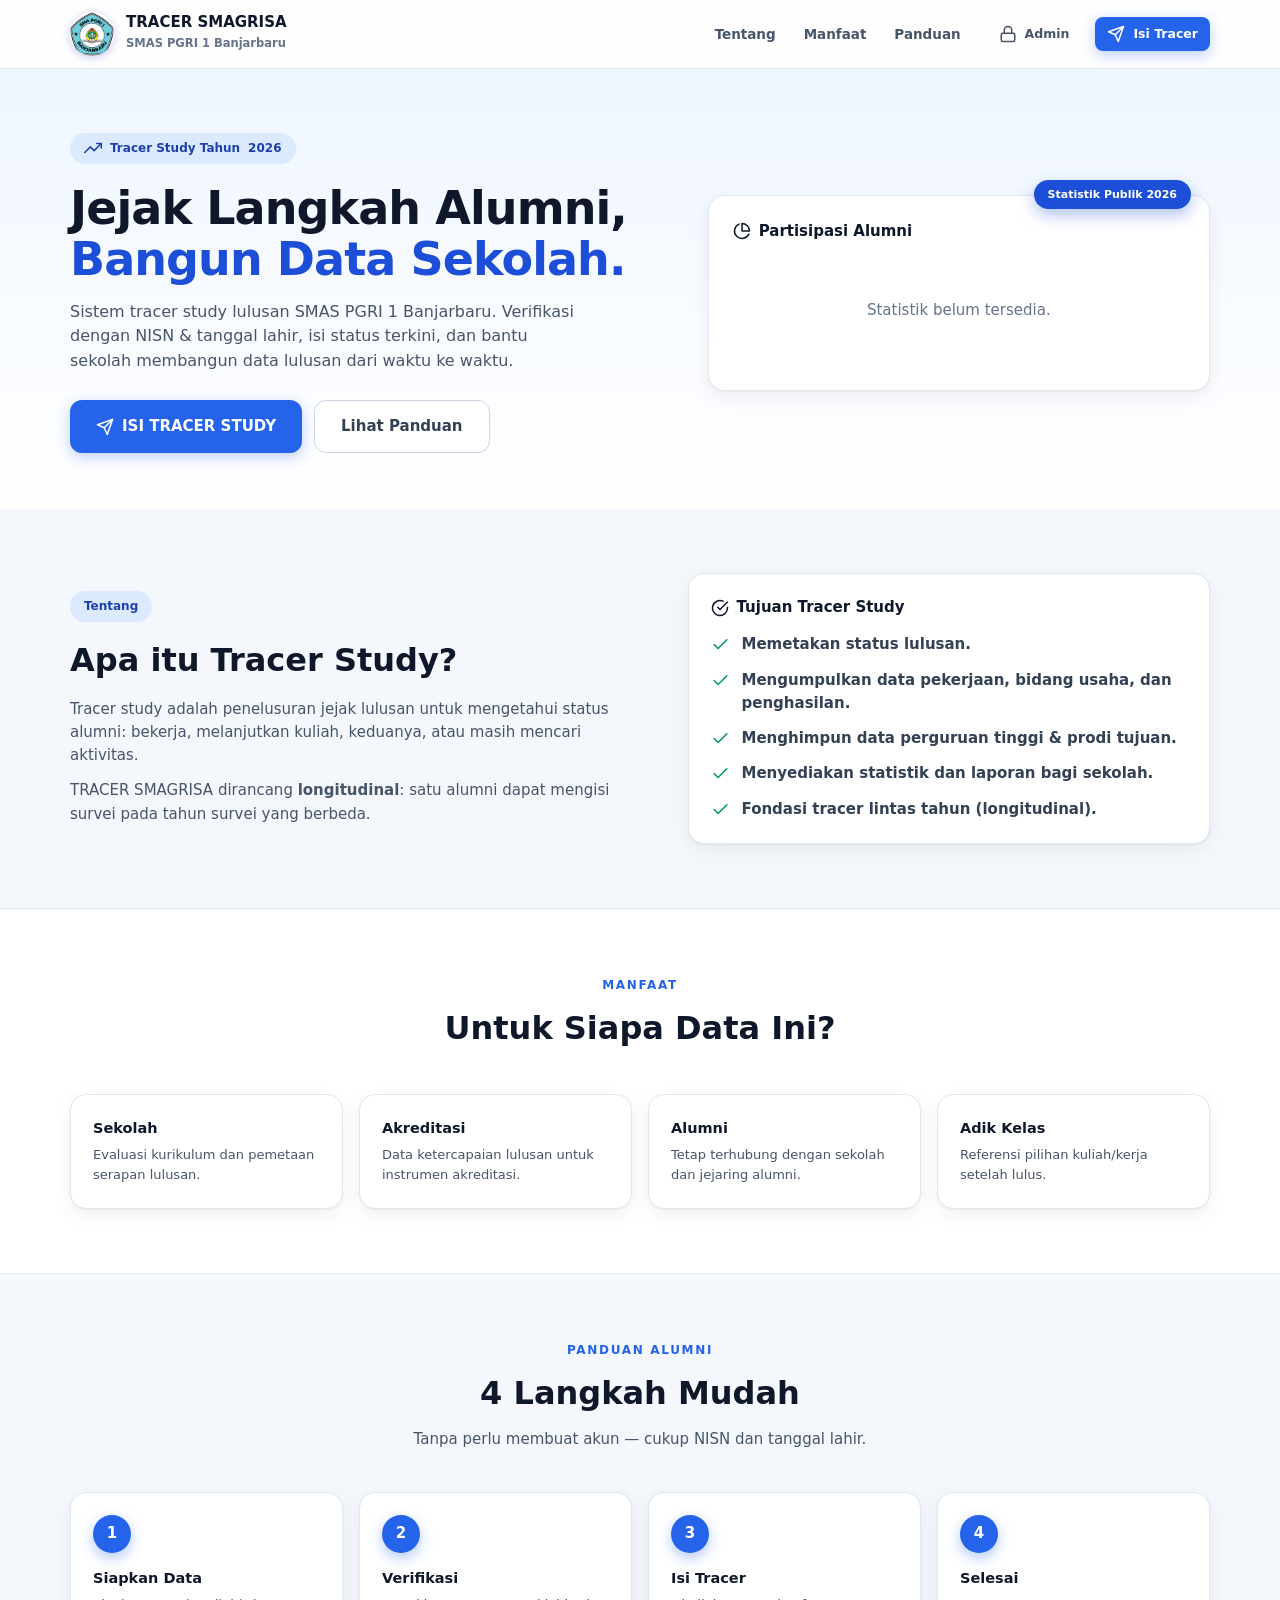
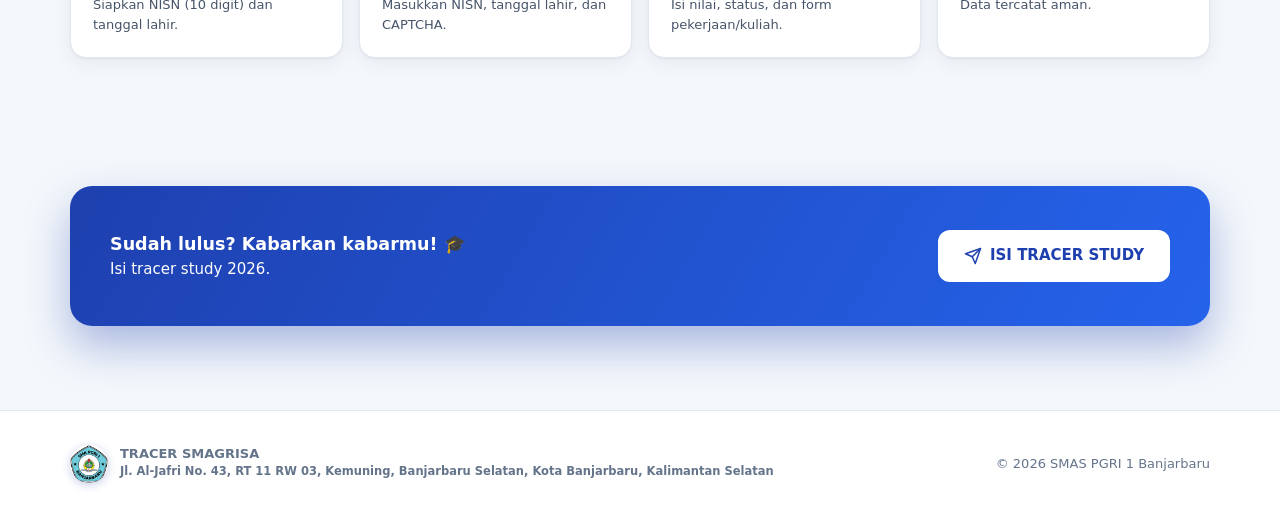
==== commit a67785da: "Add files via upload" ====
--- a/index.html
+++ b/index.html
@@ -1,117 +1,32 @@
 <!DOCTYPE html>
 <html lang="id">
 <head>
-<meta charset="UTF-8">
-<meta name="viewport" content="width=device-width, initial-scale=1">
-<title>TRACER SMAGRISA — Tracer Study SMAS PGRI 1 Banjarbaru</title>
-<meta name="description" content="Sistem Tracer Study Lulusan SMAS PGRI 1 Banjarbaru.">
-<link rel="icon" type="image/png" href="https://i.ibb.co.com/5xXYJdKC/favicon-32x32.png">
-<link rel="preconnect" href="https://fonts.googleapis.com">
-<link rel="preconnect" href="https://fonts.gstatic.com" crossorigin>
-<link href="https://fonts.googleapis.com/css2?family=Plus+Jakarta+Sans:wght@400;500;600;700;800&display=swap" rel="stylesheet">
-<style>
-*{margin:0;padding:0;box-sizing:border-box}
-:root{
-  --b50:#eff6ff;--b100:#dbeafe;--b200:#bfdbfe;--b500:#3b82f6;--b600:#2563eb;--b700:#1d4ed8;--b800:#1e40af;--b900:#1e3a8a;
-  --ink:#0f172a;--s7:#334155;--s6:#475569;--s5:#64748b;--s4:#94a3b8;--s3:#cbd5e1;--line:#e2e8f0;--bg:#f4f7fb;--card:#fff;
-  --green:#059669;--green-bg:#ecfdf5;--sh:0 1px 2px rgba(15,23,42,.05),0 6px 20px rgba(15,23,42,.06);
-}
-html{scroll-behavior:smooth}
-body{font-family:'Plus Jakarta Sans',system-ui,sans-serif;background:var(--bg);color:var(--ink);font-size:15px;line-height:1.55}
-img{max-width:100%;display:block}a{color:var(--b600);text-decoration:none}
-.container{max-width:1180px;margin:0 auto;padding:0 20px}
-.ic{width:18px;height:18px;flex:none}
-.btn{display:inline-flex;align-items:center;justify-content:center;gap:8px;border:none;border-radius:10px;padding:10px 18px;font-size:14px;font-weight:700;cursor:pointer;transition:.18s;text-decoration:none;white-space:nowrap}
-.btn:active{transform:scale(.97)}
-.btn-primary{background:var(--b600);color:#fff;box-shadow:0 4px 14px rgba(37,99,235,.3)}
-.btn-primary:hover{background:var(--b700)}
-.btn-outline{background:#fff;color:var(--s7);border:1.5px solid var(--s3)}
-.btn-outline:hover{border-color:var(--b500);color:var(--b700);background:var(--b50)}
-.btn-ghost{background:transparent;color:var(--s6)}
-.btn-ghost:hover{background:#eef2f7}
-.btn-lg{padding:14px 26px;font-size:15px;border-radius:12px}
-.btn-sm{padding:7px 12px;font-size:12.5px;border-radius:8px}
-.card{background:var(--card);border:1px solid var(--line);border-radius:16px;box-shadow:var(--sh)}
-.pad{padding:22px}
-.card h3{font-size:15px;font-weight:800;display:flex;align-items:center;gap:8px}
-.site-head{position:sticky;top:0;z-index:50;background:rgba(255,255,255,.86);backdrop-filter:blur(10px);border-bottom:1px solid var(--line)}
-.site-head .container{display:flex;align-items:center;gap:14px;height:68px}
-.brand{display:flex;align-items:center;gap:12px;margin-right:auto}
-.brand img{width:44px;height:44px;border-radius:50%;box-shadow:0 2px 8px rgba(30,64,175,.25)}
-.brand b{font-size:15px;font-weight:800;display:block;line-height:1.2}
-.brand small{color:var(--s5);font-size:11.5px;font-weight:600}
-.nav-links{display:flex;gap:4px}
-.nav-links a{padding:8px 12px;border-radius:8px;font-size:13.5px;font-weight:700;color:var(--s6)}
-.nav-links a:hover{background:var(--b50);color:var(--b700)}
-.hero{background:linear-gradient(180deg,var(--b50) 0%,#fff 100%);padding:64px 0 56px;position:relative;overflow:hidden}
-.hero-grid{display:grid;grid-template-columns:1.08fr .92fr;gap:48px;align-items:center;position:relative}
-.chip{display:inline-flex;align-items:center;gap:8px;background:var(--b100);color:var(--b800);border-radius:999px;padding:6px 14px;font-size:12px;font-weight:800}
-.hero h1{font-size:clamp(30px,4.4vw,46px);font-weight:800;line-height:1.12;margin:18px 0 14px;letter-spacing:-.02em}
-.hero h1 .grad{color:var(--b700)}
-.hero p.lead{color:var(--s6);font-size:16px;max-width:520px;margin-bottom:26px}
-.hero-cta{display:flex;gap:12px;flex-wrap:wrap}
-.hero-card{padding:24px;position:relative}
-.hero-card .float{position:absolute;top:-16px;right:18px;background:var(--b700);color:#fff;border-radius:999px;padding:6px 14px;font-size:11px;font-weight:800;box-shadow:0 6px 16px rgba(29,78,216,.35)}
-.rr-big{display:flex;align-items:baseline;gap:8px;margin:8px 0 4px}
-.rr-big b{font-size:42px;font-weight:800;color:var(--b700)}
-.pbar{height:9px;background:#e8eef6;border-radius:99px;overflow:hidden}
-.pbar>span{display:block;height:100%;background:linear-gradient(90deg,var(--b500),var(--b700));border-radius:99px}
-.mini-grid{display:grid;grid-template-columns:1fr 1fr;gap:10px;margin-top:18px}
-.mini{background:var(--b50);border:1px solid var(--b100);border-radius:12px;padding:12px 14px}
-.mini b{font-size:20px;font-weight:800;color:var(--b800);display:block}
-.mini span{font-size:11.5px;color:var(--s6);font-weight:700}
-section.block{padding:64px 0}
-.sec-head{text-align:center;max-width:640px;margin:0 auto 40px}
-.sec-head .kicker{color:var(--b600);font-weight:800;font-size:12px;letter-spacing:.14em;text-transform:uppercase}
-.sec-head h2{font-size:clamp(24px,3vw,32px);font-weight:800;margin:8px 0 10px}
-.sec-head p{color:var(--s6)}
-.two-col{display:grid;grid-template-columns:1.05fr .95fr;gap:40px;align-items:center}
-.check-list{list-style:none;display:grid;gap:12px}
-.check-list li{display:flex;gap:12px;align-items:flex-start;font-weight:600;color:var(--s7)}
-.check-list .ic{color:var(--green);width:19px;height:19px;margin-top:2px}
-.benefit-grid,.steps-row{display:grid;grid-template-columns:repeat(4,1fr);gap:16px}
-.benefit,.step-item{padding:22px;transition:.2s}
-.benefit:hover,.step-item:hover{transform:translateY(-4px)}
-.benefit h4,.step-item h4{font-size:14.5px;font-weight:800;margin-bottom:6px}
-.benefit p,.step-item p{font-size:13px;color:var(--s6)}
-.step-item .num{width:38px;height:38px;border-radius:50%;background:var(--b600);color:#fff;font-weight:800;display:flex;align-items:center;justify-content:center;font-size:15px;margin-bottom:14px;box-shadow:0 5px 14px rgba(37,99,235,.35)}
-.cta-band{background:linear-gradient(120deg,var(--b800),var(--b600));border-radius:22px;color:#fff;padding:44px 40px;display:flex;align-items:center;gap:28px;justify-content:space-between;flex-wrap:wrap;box-shadow:0 20px 44px rgba(30,64,175,.35)}
-footer.site-foot{border-top:1px solid var(--line);background:#fff;padding:34px 0;margin-top:20px}
-.foot{display:flex;gap:16px;align-items:center;justify-content:space-between;flex-wrap:wrap;color:var(--s5);font-size:13px}
-.empty{padding:30px 20px;text-align:center;color:var(--s5)}
-.empty b{display:block;color:var(--s6);margin-bottom:4px}
-.spinner{width:26px;height:26px;border:3px solid var(--b100);border-top-color:var(--b600);border-radius:50%;animation:spin .8s linear infinite;margin:0 auto}
-@keyframes spin{to{transform:rotate(360deg)}}
-@media (max-width:960px){
-  .hero-grid,.two-col{grid-template-columns:1fr}
-  .benefit-grid,.steps-row{grid-template-columns:1fr 1fr}
-  .nav-links{display:none}
-}
-@media (max-width:560px){.benefit-grid,.steps-row{grid-template-columns:1fr}}
-</style>
+<meta charset="UTF-8"><meta name="viewport" content="width=device-width, initial-scale=1">
+<title>TRACER SMAGRISA — Beranda</title>
+<link rel="icon" id="favicon"><link rel="stylesheet" href="css/style.css">
 </head>
 <body>
 <header class="site-head"><div class="container">
-  <div class="brand"><img id="brandLogo" src="" alt=""><div><b>TRACER SMAGRISA</b><small id="brandSchool"></small></div></div>
+  <div class="brand"><img data-logo src="" alt=""><div><b data-cfg="NAMA_APLIKASI"></b><small data-cfg="SEKOLAH"></small></div></div>
   <nav class="nav-links"><a href="#tentang">Tentang</a><a href="#manfaat">Manfaat</a><a href="#panduan">Panduan</a></nav>
-  <a class="btn btn-ghost btn-sm" id="linkAdmin"><span data-ic="lock"></span> Admin</a>
-  <a class="btn btn-primary btn-sm" id="linkIsi"><span data-ic="send"></span> Isi Tracer</a>
+  <a class="btn btn-ghost btn-sm" href="admin.html"><i data-icon="lock"></i> Admin</a>
+  <a class="btn btn-primary btn-sm" href="login.html"><i data-icon="send"></i> Isi Tracer</a>
 </div></header>
 
 <section class="hero"><div class="container hero-grid">
   <div>
-    <span class="chip"><span data-ic="trend"></span> Tracer Study Tahun <span id="tahunHero"></span></span>
+    <span class="chip"><i data-icon="trend"></i> Tracer Study Tahun <span id="tahunHero"></span></span>
     <h1>Jejak Langkah Alumni, <span class="grad">Bangun Data Sekolah.</span></h1>
-    <p class="lead">Sistem tracer study lulusan <span id="sekolahLead"></span>. Verifikasi dengan NISN & tanggal lahir, isi status terkini, dan bantu sekolah membangun data lulusan dari waktu ke waktu.</p>
+    <p class="lead">Sistem tracer study lulusan <span data-cfg="SEKOLAH"></span>. Verifikasi dengan NISN & tanggal lahir, isi status terkini, dan bantu sekolah membangun data lulusan dari waktu ke waktu.</p>
     <div class="hero-cta">
-      <a class="btn btn-primary btn-lg" id="ctaIsi"><span data-ic="send"></span> ISI TRACER STUDY</a>
+      <a class="btn btn-primary btn-lg" href="login.html"><i data-icon="send"></i> ISI TRACER STUDY</a>
       <a class="btn btn-outline btn-lg" href="#panduan">Lihat Panduan</a>
     </div>
   </div>
   <div class="hero-card card">
     <span class="float">Statistik Publik <span id="tahunCard"></span></span>
-    <h3><span data-ic="pie"></span> Partisipasi Alumni</h3>
-    <div id="pubStats" style="margin-top:12px"><div class="spinner"></div></div>
+    <h3><i data-icon="pie"></i> Partisipasi Alumni</h3>
+    <div id="pubStats" style="margin-top:12px"><div class="empty">Memuat statistik…</div></div>
   </div>
 </div></section>
 
@@ -120,16 +35,16 @@
     <span class="chip">Tentang</span>
     <h2 style="font-size:clamp(24px,3vw,32px);font-weight:800;margin:14px 0 12px">Apa itu Tracer Study?</h2>
     <p style="color:var(--s6);margin-bottom:12px">Tracer study adalah penelusuran jejak lulusan untuk mengetahui status alumni: bekerja, melanjutkan kuliah, keduanya, atau masih mencari aktivitas.</p>
-    <p style="color:var(--s6)">TRACER SMAGRISA dirancang <b>longitudinal</b>: satu alumni dapat mengisi survei pada tahun survei yang berbeda, sehingga perubahan status dapat dianalisis dari waktu ke waktu.</p>
+    <p style="color:var(--s6)">TRACER SMAGRISA dirancang <b>longitudinal</b>: satu alumni dapat mengisi survei pada tahun survei yang berbeda.</p>
   </div>
   <div class="card pad">
-    <h3><span data-ic="checkc"></span> Tujuan Tracer Study</h3>
+    <h3><i data-icon="checkc"></i> Tujuan Tracer Study</h3>
     <ul class="check-list" style="margin-top:14px">
-      <li><span data-ic="check"></span> Memetakan status lulusan.</li>
-      <li><span data-ic="check"></span> Mengumpulkan data pekerjaan, bidang usaha, dan penghasilan.</li>
-      <li><span data-ic="check"></span> Menghimpun data perguruan tinggi & prodi tujuan.</li>
-      <li><span data-ic="check"></span> Menyediakan statistik dan laporan bagi sekolah.</li>
-      <li><span data-ic="check"></span> Fondasi tracer lintas tahun (longitudinal).</li>
+      <li><i data-icon="check"></i> Memetakan status lulusan.</li>
+      <li><i data-icon="check"></i> Mengumpulkan data pekerjaan, bidang usaha, dan penghasilan.</li>
+      <li><i data-icon="check"></i> Menghimpun data perguruan tinggi & prodi tujuan.</li>
+      <li><i data-icon="check"></i> Menyediakan statistik dan laporan bagi sekolah.</li>
+      <li><i data-icon="check"></i> Fondasi tracer lintas tahun (longitudinal).</li>
     </ul>
   </div>
 </div></section>
@@ -156,87 +71,40 @@
 
 <section class="block"><div class="container">
   <div class="cta-band">
-    <div><h3>Sudah lulus? Kabarkan kabarmu! 🎓</h3><p>Isi tracer study <span id="tahunCta"></span> dan jadi bagian dari data lulusan.</p></div>
-    <a class="btn btn-lg" style="background:#fff;color:var(--b800)" id="ctaIsi2"><span data-ic="send"></span> ISI TRACER STUDY</a>
+    <div><h3>Sudah lulus? Kabarkan kabarmu! 🎓</h3><p>Isi tracer study <span id="tahunCta"></span>.</p></div>
+    <a class="btn btn-lg" style="background:#fff;color:var(--b800)" href="login.html"><i data-icon="send"></i> ISI TRACER STUDY</a>
   </div>
 </div></section>
 
 <footer class="site-foot"><div class="container foot">
-  <div class="brand" style="margin:0"><img id="footLogo" src="" style="width:38px;height:38px;border-radius:50%"><div><b style="font-size:13px">TRACER SMAGRISA</b><small id="footAlamat"></small></div></div>
-  <span>© <span id="yearNow"></span> <span id="footSchool"></span></span>
+  <div class="brand" style="margin:0"><img data-logo src="" style="width:38px;height:38px;border-radius:50%"><div><b style="font-size:13px" data-cfg="NAMA_APLIKASI"></b><small data-cfg="ALAMAT"></small></div></div>
+  <span>© <span id="yearNow"></span> <span data-cfg="SEKOLAH"></span></span>
 </div></footer>
 
+<div id="toasts" class="toast-wrap"></div>
+<div id="loading" class="loading-overlay" style="display:none"><div class="loading-card"><div class="spinner"></div><div>Memproses…</div></div></div>
+
+<script src="js/config.js"></script><script src="js/icons.js"></script><script src="js/utils.js"></script>
+<script src="js/data-referensi.js"></script><script src="js/mock-backend.js"></script><script src="js/api.js"></script>
 <script>
-/* ============================================================
-   KONFIGURASI GITHUB PAGES
-   >>> GANTI GAS_WEB_APP_URL dengan URL deploy Apps Script Anda <<<
-   ============================================================ */
-const GH = {
-  GAS_WEB_APP_URL : 'https://script.google.com/macros/s/AKfycbwQQWQDZqqdyhJ6UXRyjri85X6dpVIH2cg6vY2c7ZY1-YnUJxPPbOYWLEP-wKaF0TX6gw/exec',
-  SEKOLAH         : 'SMAS PGRI 1 Banjarbaru',
-  ALAMAT          : 'Jl. Al-Jafri No. 43, RT 11 RW 03, Kemuning, Banjarbaru Selatan, Kota Banjarbaru, Kalimantan Selatan',
-  TAHUN           : 2026,
-  LOGO_URL        : 'https://i.ibb.co.com/k2fyqpXz/android-chrome-512x512.png'
-};
-
-const ICONS = {
-  trend:'<polyline points="23 6 13.5 15.5 8.5 10.5 1 18"/><polyline points="17 6 23 6 23 12"/>',
-  send:'<line x1="22" y1="2" x2="11" y2="13"/><polygon points="22 2 15 22 11 13 2 9 22 2"/>',
-  lock:'<rect x="3" y="11" width="18" height="11" rx="2"/><path d="M7 11V7a5 5 0 0 1 10 0v4"/>',
-  pie:'<path d="M21.21 15.89A10 10 0 1 1 8 2.83"/><path d="M22 12A10 10 0 0 0 12 2v10z"/>',
-  checkc:'<path d="M22 11.08V12a10 10 0 1 1-5.93-9.14"/><polyline points="22 4 12 14.01 9 11.01"/>',
-  check:'<polyline points="20 6 9 17 4 12"/>'
-};
-function ic(n){ return '<svg class="ic" viewBox="0 0 24 24" fill="none" stroke="currentColor" stroke-width="2" stroke-linecap="round" stroke-linejoin="round">'+(ICONS[n]||'')+'</svg>'; }
-function esc(s){ return String(s==null?'':s).replace(/[&<>"']/g,function(c){return({'&':'&amp;','<':'&lt;','>':'&gt;','"':'&quot;',"'":'&#39;'})[c];}); }
-
-(function(){
-  // isi teks & link dari konfigurasi
-  var loginUrl = GH.GAS_WEB_APP_URL + '?page=login';
-  var adminUrl = GH.GAS_WEB_APP_URL + '?page=admin';
-  document.getElementById('brandSchool').textContent = GH.SEKOLAH;
-  document.getElementById('sekolahLead').textContent = GH.SEKOLAH;
-  document.getElementById('footSchool').textContent = GH.SEKOLAH;
-  document.getElementById('footAlamat').textContent = GH.ALAMAT;
-  document.getElementById('tahunHero').textContent = GH.TAHUN;
-  document.getElementById('tahunCard').textContent = GH.TAHUN;
-  document.getElementById('tahunCta').textContent = GH.TAHUN;
-  document.getElementById('yearNow').textContent = new Date().getFullYear();
-  document.getElementById('brandLogo').src = GH.LOGO_URL;
-  document.getElementById('footLogo').src = GH.LOGO_URL;
-  document.getElementById('linkAdmin').href = adminUrl;
-  document.getElementById('linkIsi').href = loginUrl;
-  document.getElementById('ctaIsi').href = loginUrl;
-  document.getElementById('ctaIsi2').href = loginUrl;
-  // inject ikon
-  document.querySelectorAll('[data-ic]').forEach(function(el){ el.innerHTML = ic(el.getAttribute('data-ic')); });
-
-  // statistik publik (fetch ke Apps Script, fallback jika gagal/CORS)
+document.getElementById('tahunHero').textContent = CONFIG.TAHUN_TRACER_AKTIF;
+document.getElementById('tahunCard').textContent = CONFIG.TAHUN_TRACER_AKTIF;
+document.getElementById('tahunCta').textContent = CONFIG.TAHUN_TRACER_AKTIF;
+document.getElementById('yearNow').textContent = new Date().getFullYear();
+API.call('getDashboardStats', { filter: { tahunTracer: CONFIG.TAHUN_TRACER_AKTIF } }).then(function (r) {
   var el = document.getElementById('pubStats');
-  var ctrl = ('AbortController' in window) ? new AbortController() : null;
-  var timer = ctrl ? setTimeout(function(){ ctrl.abort(); }, 8000) : null;
-  var url = GH.GAS_WEB_APP_URL + '?action=getDashboardStats&payload=' + encodeURIComponent(JSON.stringify({filter:{tahunTracer:GH.TAHUN}}));
-  fetch(url, ctrl ? {signal:ctrl.signal} : {})
-    .then(function(r){ return r.json(); })
-    .then(function(r){
-      if(timer) clearTimeout(timer);
-      if(!r || !r.ok || !r.data){ throw new Error('bad'); }
-      var d = r.data;
-      el.innerHTML =
-        '<div class="rr-big"><b>'+d.cards.responseRate+'%</b><span style="color:var(--s5);font-weight:700;font-size:13px">response rate</span></div>'+
-        '<div class="pbar"><span style="width:'+d.cards.responseRate+'%"></span></div>'+
-        '<div class="mini-grid">'+
-          '<div class="mini"><b>'+d.cards.totalAlumni+'</b><span>Total Alumni</span></div>'+
-          '<div class="mini"><b>'+d.cards.sudah+'</b><span>Sudah Mengisi</span></div>'+
-          '<div class="mini"><b>'+(d.statusDist['Bekerja']||0)+'</b><span>Bekerja</span></div>'+
-          '<div class="mini"><b>'+(d.statusDist['Kuliah']||0)+'</b><span>Kuliah</span></div>'+
-        '</div>';
-    })
-    .catch(function(){
-      if(timer) clearTimeout(timer);
-      el.innerHTML = '<div class="empty"><b>Statistik belum tersedia.</b>Data akan tampil setelah sistem tracer aktif.<br><a href="'+loginUrl+'" style="font-weight:700">Isi Tracer Study →</a></div>';
-    });
-})();
+  if (!r || !r.ok || !r.data) { el.innerHTML = '<div class="empty">Statistik belum tersedia.</div>'; return; }
+  var d = r.data;
+  el.innerHTML =
+    '<div class="rr-big"><b>' + d.cards.responseRate + '%</b><span style="color:var(--s5);font-weight:700;font-size:13px">response rate</span></div>' +
+    '<div class="pbar"><span style="width:' + d.cards.responseRate + '%"></span></div>' +
+    '<div class="mini-grid">' +
+      '<div class="mini"><b>' + d.cards.totalAlumni + '</b><span>Total Alumni</span></div>' +
+      '<div class="mini"><b>' + d.cards.sudah + '</b><span>Sudah Mengisi</span></div>' +
+      '<div class="mini"><b>' + (d.statusDist['Bekerja'] || 0) + '</b><span>Bekerja</span></div>' +
+      '<div class="mini"><b>' + (d.statusDist['Kuliah'] || 0) + '</b><span>Kuliah</span></div>' +
+    '</div>';
+});
 </script>
 </body>
-</html>
+</html>
--- a/css/style.css
+++ b/css/style.css
@@ -0,0 +1,206 @@
+*{margin:0;padding:0;box-sizing:border-box}
+:root{
+  --b50:#eff6ff;--b100:#dbeafe;--b200:#bfdbfe;--b500:#3b82f6;--b600:#2563eb;--b700:#1d4ed8;--b800:#1e40af;--b900:#1e3a8a;
+  --ink:#0f172a;--s7:#334155;--s6:#475569;--s5:#64748b;--s4:#94a3b8;--s3:#cbd5e1;--line:#e2e8f0;--bg:#f4f7fb;--card:#fff;
+  --green:#059669;--green-bg:#ecfdf5;--amber:#d97706;--amber-bg:#fffbeb;--red:#dc2626;--red-bg:#fef2f2;--violet:#7c3aed;--violet-bg:#f5f3ff;--cyan:#0891b2;--cyan-bg:#ecfeff;
+  --sh:0 1px 2px rgba(15,23,42,.05),0 6px 20px rgba(15,23,42,.06);
+}
+html{scroll-behavior:smooth}
+body{font-family:'Plus Jakarta Sans',system-ui,sans-serif;background:var(--bg);color:var(--ink);font-size:15px;line-height:1.55}
+img{max-width:100%;display:block}a{color:var(--b600);text-decoration:none}button{font-family:inherit}
+.container{max-width:1180px;margin:0 auto;padding:0 20px}
+.ic{width:18px;height:18px;flex:none}
+.btn{display:inline-flex;align-items:center;justify-content:center;gap:8px;border:none;border-radius:10px;padding:10px 18px;font-size:14px;font-weight:700;cursor:pointer;transition:.18s;text-decoration:none;white-space:nowrap}
+.btn:active{transform:scale(.97)}
+.btn-primary{background:var(--b600);color:#fff;box-shadow:0 4px 14px rgba(37,99,235,.3)}
+.btn-primary:hover{background:var(--b700)}
+.btn-outline{background:#fff;color:var(--s7);border:1.5px solid var(--s3)}
+.btn-outline:hover{border-color:var(--b500);color:var(--b700);background:var(--b50)}
+.btn-ghost{background:transparent;color:var(--s6)}
+.btn-ghost:hover{background:#eef2f7}
+.btn-danger{background:var(--red);color:#fff}
+.btn-lg{padding:14px 26px;font-size:15px;border-radius:12px}
+.btn-sm{padding:7px 12px;font-size:12.5px;border-radius:8px}
+.btn-block{width:100%}.btn:disabled{opacity:.55;cursor:not-allowed}
+.field{margin-bottom:14px}
+.field label{display:block;font-size:12.5px;font-weight:700;color:var(--s7);margin-bottom:6px}
+.input,.select{width:100%;padding:10px 12px;border:1.5px solid var(--s3);border-radius:10px;font-size:14px;font-family:inherit;color:var(--ink);background:#fff;outline:none;transition:.15s}
+.input:focus,.select:focus{border-color:var(--b500);box-shadow:0 0 0 3px rgba(37,99,235,.14)}
+.input.ro{background:#f8fafc;color:var(--s6);border-color:var(--line);pointer-events:none}
+.field .err-msg{display:none;color:var(--red);font-size:12px;margin-top:5px;font-weight:600}
+.field.error .err-msg{display:block}.field.error .input,.field.error .select{border-color:var(--red)}
+.card{background:var(--card);border:1px solid var(--line);border-radius:16px;box-shadow:var(--sh)}
+.pad{padding:22px}
+.card h3{font-size:15px;font-weight:800;display:flex;align-items:center;gap:8px}
+.badge{display:inline-flex;align-items:center;gap:6px;padding:3px 10px;border-radius:999px;font-size:11.5px;font-weight:700}
+.badge-blue{background:var(--b100);color:var(--b800)}.badge-cyan{background:var(--cyan-bg);color:var(--cyan)}
+.badge-violet{background:var(--violet-bg);color:var(--violet)}.badge-slate{background:#f1f5f9;color:var(--s6)}
+.badge-green{background:var(--green-bg);color:var(--green)}.badge-amber{background:var(--amber-bg);color:var(--amber)}
+.badge-red{background:var(--red-bg);color:var(--red)}
+.table-wrap{overflow:auto;border-radius:12px;border:1px solid var(--line)}
+table.tbl{width:100%;border-collapse:collapse;font-size:13px;background:#fff}
+.tbl th{position:sticky;top:0;text-align:left;padding:10px 12px;background:#f8fafc;color:var(--s6);font-weight:800;font-size:11px;text-transform:uppercase;letter-spacing:.05em;border-bottom:1px solid var(--line);white-space:nowrap;z-index:1}
+.tbl td{padding:10px 12px;border-bottom:1px solid #f1f5f9;color:var(--s7);vertical-align:top}
+.tbl tr:last-child td{border-bottom:none}.tbl tbody tr:hover td{background:#f8fafc}
+.site-head{position:sticky;top:0;z-index:50;background:rgba(255,255,255,.86);backdrop-filter:blur(10px);border-bottom:1px solid var(--line)}
+.site-head .container{display:flex;align-items:center;gap:14px;height:68px}
+.brand{display:flex;align-items:center;gap:12px;margin-right:auto}
+.brand img{width:44px;height:44px;border-radius:50%;box-shadow:0 2px 8px rgba(30,64,175,.25)}
+.brand b{font-size:15px;font-weight:800;display:block;line-height:1.2}
+.brand small{color:var(--s5);font-size:11.5px;font-weight:600}
+.nav-links{display:flex;gap:4px}
+.nav-links a{padding:8px 12px;border-radius:8px;font-size:13.5px;font-weight:700;color:var(--s6)}
+.nav-links a:hover{background:var(--b50);color:var(--b700)}
+.hero{background:linear-gradient(180deg,var(--b50) 0%,#fff 100%);padding:64px 0 56px;position:relative;overflow:hidden}
+.hero-grid{display:grid;grid-template-columns:1.08fr .92fr;gap:48px;align-items:center}
+.chip{display:inline-flex;align-items:center;gap:8px;background:var(--b100);color:var(--b800);border-radius:999px;padding:6px 14px;font-size:12px;font-weight:800}
+.hero h1{font-size:clamp(30px,4.4vw,46px);font-weight:800;line-height:1.12;margin:18px 0 14px;letter-spacing:-.02em}
+.hero h1 .grad{color:var(--b700)}
+.hero p.lead{color:var(--s6);font-size:16px;max-width:520px;margin-bottom:26px}
+.hero-cta{display:flex;gap:12px;flex-wrap:wrap}
+.hero-card{padding:24px;position:relative}
+.hero-card .float{position:absolute;top:-16px;right:18px;background:var(--b700);color:#fff;border-radius:999px;padding:6px 14px;font-size:11px;font-weight:800;box-shadow:0 6px 16px rgba(29,78,216,.35)}
+.rr-big{display:flex;align-items:baseline;gap:8px;margin:8px 0 4px}
+.rr-big b{font-size:42px;font-weight:800;color:var(--b700)}
+.pbar{height:9px;background:#e8eef6;border-radius:99px;overflow:hidden}
+.pbar>span{display:block;height:100%;background:linear-gradient(90deg,var(--b500),var(--b700));border-radius:99px}
+.mini-grid{display:grid;grid-template-columns:1fr 1fr;gap:10px;margin-top:18px}
+.mini{background:var(--b50);border:1px solid var(--b100);border-radius:12px;padding:12px 14px}
+.mini b{font-size:20px;font-weight:800;color:var(--b800);display:block}
+.mini span{font-size:11.5px;color:var(--s6);font-weight:700}
+section.block{padding:64px 0}
+.sec-head{text-align:center;max-width:640px;margin:0 auto 40px}
+.sec-head .kicker{color:var(--b600);font-weight:800;font-size:12px;letter-spacing:.14em;text-transform:uppercase}
+.sec-head h2{font-size:clamp(24px,3vw,32px);font-weight:800;margin:8px 0 10px}
+.sec-head p{color:var(--s6)}
+.two-col{display:grid;grid-template-columns:1.05fr .95fr;gap:40px;align-items:center}
+.check-list{list-style:none;display:grid;gap:12px}
+.check-list li{display:flex;gap:12px;align-items:flex-start;font-weight:600;color:var(--s7)}
+.check-list .ic{color:var(--green);width:19px;height:19px;margin-top:2px}
+.benefit-grid,.steps-row{display:grid;grid-template-columns:repeat(4,1fr);gap:16px}
+.benefit,.step-item{padding:22px;transition:.2s}
+.benefit:hover,.step-item:hover{transform:translateY(-4px)}
+.benefit h4,.step-item h4{font-size:14.5px;font-weight:800;margin-bottom:6px}
+.benefit p,.step-item p{font-size:13px;color:var(--s6)}
+.step-item .num{width:38px;height:38px;border-radius:50%;background:var(--b600);color:#fff;font-weight:800;display:flex;align-items:center;justify-content:center;font-size:15px;margin-bottom:14px;box-shadow:0 5px 14px rgba(37,99,235,.35)}
+.cta-band{background:linear-gradient(120deg,var(--b800),var(--b600));border-radius:22px;color:#fff;padding:44px 40px;display:flex;align-items:center;gap:28px;justify-content:space-between;flex-wrap:wrap;box-shadow:0 20px 44px rgba(30,64,175,.35)}
+footer.site-foot{border-top:1px solid var(--line);background:#fff;padding:34px 0;margin-top:20px}
+.foot{display:flex;gap:16px;align-items:center;justify-content:space-between;flex-wrap:wrap;color:var(--s5);font-size:13px}
+.auth-wrap{min-height:100vh;display:flex;align-items:center;justify-content:center;padding:40px 16px;background:linear-gradient(160deg,var(--b50),#e8f0fe 55%,#fff)}
+.auth-card{width:100%;max-width:430px;padding:30px}
+.auth-head{text-align:center;margin-bottom:22px}
+.auth-head img{width:64px;height:64px;margin:0 auto 12px;border-radius:50%}
+.auth-head h2{font-size:21px;font-weight:800}
+.auth-head p{color:var(--s5);font-size:13px;margin-top:4px}
+.captcha-row{display:flex;gap:10px;align-items:center}
+.captcha-row canvas{border-radius:10px;border:1px solid var(--line);background:#f8fafc}
+.hintbox{margin-top:16px;background:var(--b50);border:1px dashed var(--b200);border-radius:12px;padding:12px 14px;font-size:12px;color:var(--s6)}
+.hintbox b{color:var(--b800)}
+.errbox{background:var(--red-bg);color:var(--red);border-radius:10px;padding:10px 12px;font-size:12.5px;font-weight:700;margin-bottom:12px}
+.tracer-top{background:#fff;border-bottom:1px solid var(--line);position:sticky;top:0;z-index:40}
+.tracer-top .container{display:flex;align-items:center;gap:12px;height:64px}
+.tracer-top img{width:38px;height:38px;border-radius:50%}
+.tracer-top b{font-size:14px;font-weight:800}
+.tracer-top small{display:block;color:var(--s5);font-size:11px;font-weight:600}
+.tracer-top .right{margin-left:auto;display:flex;gap:10px;align-items:center}
+.steps{display:flex;gap:6px;justify-content:center;margin:26px auto;max-width:640px}
+.stp{display:flex;align-items:center;gap:8px;flex:1}
+.stp .dot{width:32px;height:32px;border-radius:50%;background:#e2e8f0;color:var(--s5);font-weight:800;font-size:13px;display:flex;align-items:center;justify-content:center;flex:none}
+.stp span.lb{font-size:11.5px;font-weight:700;color:var(--s5)}
+.stp.active .dot{background:var(--b600);color:#fff}.stp.active span.lb{color:var(--b700)}
+.stp.done .dot{background:var(--b100);color:var(--b800)}
+.stp::after{content:"";flex:1;height:2px;background:var(--line);margin:0 6px}
+.stp:last-child::after{display:none}
+.form-card{max-width:760px;margin:0 auto 40px}
+.ro-grid{display:grid;grid-template-columns:1fr 1fr;gap:0 18px}
+.info-banner{display:flex;gap:10px;background:var(--b50);border:1px solid var(--b100);color:var(--b800);border-radius:12px;padding:12px 14px;font-size:12.5px;font-weight:600;margin-bottom:18px}
+.status-cards{display:grid;grid-template-columns:1fr 1fr;gap:12px;margin-bottom:6px}
+.status-card{border:2px solid var(--line);border-radius:14px;padding:16px;display:flex;gap:12px;align-items:center;cursor:pointer;transition:.18s;background:#fff}
+.status-card .bub{width:42px;height:42px;border-radius:12px;display:flex;align-items:center;justify-content:center;flex:none}
+.status-card b{font-size:14px;display:block}
+.status-card.selected{border-color:var(--b600);background:var(--b50);box-shadow:0 6px 18px rgba(37,99,235,.15)}
+.subform{max-height:0;opacity:0;overflow:hidden;transition:max-height .45s ease,opacity .4s ease}
+.subform.open{max-height:1400px;opacity:1}
+.subform .inner{border:1px solid var(--line);border-left:4px solid var(--b600);border-radius:12px;padding:18px;margin-top:16px;background:#fbfdff}
+.subform .inner.k{border-left-color:var(--cyan)}
+.form-nav{display:flex;justify-content:space-between;gap:12px;margin-top:22px}
+.sum-list{display:grid;border:1px solid var(--line);border-radius:12px;overflow:hidden}
+.sum-row{display:grid;grid-template-columns:200px 1fr;gap:12px;padding:10px 14px;font-size:13px;border-bottom:1px solid #f1f5f9;background:#fff}
+.sum-row:nth-child(odd){background:#fafcff}
+.sum-row b{color:var(--s6);font-weight:700}
+.sukses-wrap{min-height:100vh;display:flex;align-items:center;justify-content:center;background:linear-gradient(160deg,var(--green-bg),#fff);padding:30px 16px}
+.ok-ring{width:88px;height:88px;border-radius:50%;background:var(--green);color:#fff;display:flex;align-items:center;justify-content:center;margin:0 auto 18px;animation:pop .5s cubic-bezier(.2,1.4,.4,1)}
+.ok-ring .ic{width:42px;height:42px}
+@keyframes pop{from{transform:scale(.3);opacity:0}to{transform:scale(1);opacity:1}}
+.admin-shell{display:grid;grid-template-columns:252px 1fr;min-height:100vh}
+.sidebar{background:linear-gradient(180deg,#0e2a6b,#123a94 60%,#1646b3);color:#dbe7ff;position:sticky;top:0;height:100vh;overflow-y:auto;display:flex;flex-direction:column}
+.sb-brand{display:flex;gap:12px;align-items:center;padding:20px 18px;border-bottom:1px solid rgba(255,255,255,.12)}
+.sb-brand img{width:42px;height:42px;border-radius:50%;background:#fff;padding:2px}
+.sb-brand b{font-size:14px;color:#fff;display:block}
+.sb-brand small{font-size:10.5px;opacity:.75}
+.sb-nav{padding:14px 12px;display:grid;gap:3px;flex:1}
+.sb-item{display:flex;align-items:center;gap:12px;padding:10px 12px;border-radius:10px;color:#c7d7fb;font-size:13.5px;font-weight:700;cursor:pointer;background:transparent;text-decoration:none;transition:.15s}
+.sb-item:hover{background:rgba(255,255,255,.09);color:#fff}
+.sb-item.active{background:rgba(255,255,255,.16);color:#fff;box-shadow:inset 3px 0 0 #7fb0ff}
+.sb-foot{padding:14px;border-top:1px solid rgba(255,255,255,.12)}
+.sb-user{display:flex;gap:10px;align-items:center;background:rgba(255,255,255,.08);border-radius:12px;padding:10px 12px;margin-bottom:10px}
+.sb-user .av{width:34px;height:34px;border-radius:50%;background:#7fb0ff;color:#0e2a6b;font-weight:800;display:flex;align-items:center;justify-content:center}
+.sb-user b{font-size:12.5px;color:#fff;display:block}
+.sb-user small{font-size:10.5px;opacity:.7}
+.main{min-width:0}
+.topbar{background:#fff;border-bottom:1px solid var(--line);display:flex;align-items:center;gap:14px;padding:0 24px;height:62px;position:sticky;top:0;z-index:30}
+.topbar h2{font-size:17px;font-weight:800}
+.topbar .right{margin-left:auto;display:flex;gap:10px;align-items:center}
+.content{padding:24px;max-width:1240px}
+.stat-grid{display:grid;grid-template-columns:repeat(4,1fr);gap:16px;margin-bottom:16px}
+.stat-card{padding:18px;display:flex;gap:14px;align-items:center}
+.stat-card .bub{width:46px;height:46px;border-radius:13px;display:flex;align-items:center;justify-content:center;flex:none}
+.stat-card .v{font-size:24px;font-weight:800;line-height:1.1}
+.stat-card .l{font-size:12px;color:var(--s5);font-weight:700}
+.grid-2{display:grid;grid-template-columns:1fr 1fr;gap:16px;margin-bottom:16px}
+.chart-box{height:280px;position:relative;margin-top:14px}
+.chart-box.tall{height:320px}
+.filter-bar,.toolbar{display:flex;gap:10px;flex-wrap:wrap;align-items:flex-end;padding:16px 18px;margin-bottom:16px}
+.filter-bar .field,.toolbar .field{margin:0;min-width:150px}
+.toolbar .grow{flex:1;min-width:200px}
+.toast-wrap{position:fixed;top:16px;right:16px;z-index:1200;display:flex;flex-direction:column;gap:10px}
+.toast{display:flex;gap:10px;align-items:center;background:#0f172a;color:#f1f5f9;border-radius:12px;padding:12px 16px;font-size:13px;font-weight:600;box-shadow:0 12px 30px rgba(2,6,23,.4);max-width:360px}
+.loading-overlay{position:fixed;inset:0;background:rgba(244,247,251,.8);z-index:1300;display:flex;align-items:center;justify-content:center}
+.loading-card{background:#fff;border-radius:16px;padding:26px 34px;display:flex;flex-direction:column;gap:14px;align-items:center;box-shadow:var(--sh);font-weight:700;color:var(--s6);font-size:13px}
+.spinner{width:34px;height:34px;border:4px solid var(--b100);border-top-color:var(--b600);border-radius:50%;animation:spin .8s linear infinite}
+.spinner.sm{width:15px;height:15px;border-width:2.5px}
+@keyframes spin{to{transform:rotate(360deg)}}
+.empty{padding:44px 20px;text-align:center;color:var(--s5)}
+.empty b{display:block;color:var(--s6);margin-bottom:4px}
+.dropzone{border:2px dashed var(--b200);background:var(--b50);border-radius:16px;padding:38px 20px;text-align:center;cursor:pointer}
+.sumchips{display:flex;gap:10px;flex-wrap:wrap;margin:14px 0}
+.ref-grid{display:grid;grid-template-columns:repeat(3,1fr);gap:16px}
+.ref-list{max-height:330px;overflow:auto;margin-top:12px}
+.ref-item{display:flex;gap:10px;align-items:center;padding:7px 10px;border-radius:8px;font-size:12.5px}
+.ref-item:nth-child(odd){background:#f8fafc}
+.ref-item code{background:var(--b100);color:var(--b800);border-radius:6px;padding:2px 7px;font-size:10.5px;font-weight:800}
+.report-sheet{background:#fff;border:1px solid var(--line);border-radius:14px;padding:34px}
+.rep-kop{display:flex;gap:16px;align-items:center;border-bottom:3px double var(--b800);padding-bottom:16px;margin-bottom:18px}
+.rep-kop img{width:62px;height:62px;border-radius:50%}
+.rep-kop .t2{font-size:19px;font-weight:800;color:var(--b900)}
+.rep-title{text-align:center;margin:14px 0 6px}
+.rep-meta{font-size:12px;color:var(--s5);text-align:center;margin-bottom:18px}
+.rep-table{margin-bottom:20px}
+.rep-table table{width:100%;border-collapse:collapse;font-size:12.5px}
+.rep-table th,.rep-table td{border:1px solid var(--s3);padding:7px 10px;text-align:left}
+.rep-table th{background:var(--b50);color:var(--b900)}
+@media (max-width:960px){
+  .hero-grid,.two-col{grid-template-columns:1fr}
+  .benefit-grid,.steps-row,.ref-grid{grid-template-columns:1fr 1fr}
+  .stat-grid,.grid-2{grid-template-columns:1fr}
+  .admin-shell{grid-template-columns:1fr}
+  .sidebar{position:fixed;left:0;top:0;bottom:0;width:262px;transform:translateX(-100%);transition:.25s;z-index:80}
+  .sidebar.open{transform:none}
+  .nav-links{display:none}
+}
+@media (max-width:560px){.stat-grid,.benefit-grid,.steps-row,.status-cards,.ro-grid{grid-template-columns:1fr}.sum-row{grid-template-columns:1fr}}
+@media print{
+  body *{visibility:hidden}
+  .report-sheet,.report-sheet *{visibility:visible}
+  .report-sheet{position:absolute;inset:0;border:none;border-radius:0}
+}
